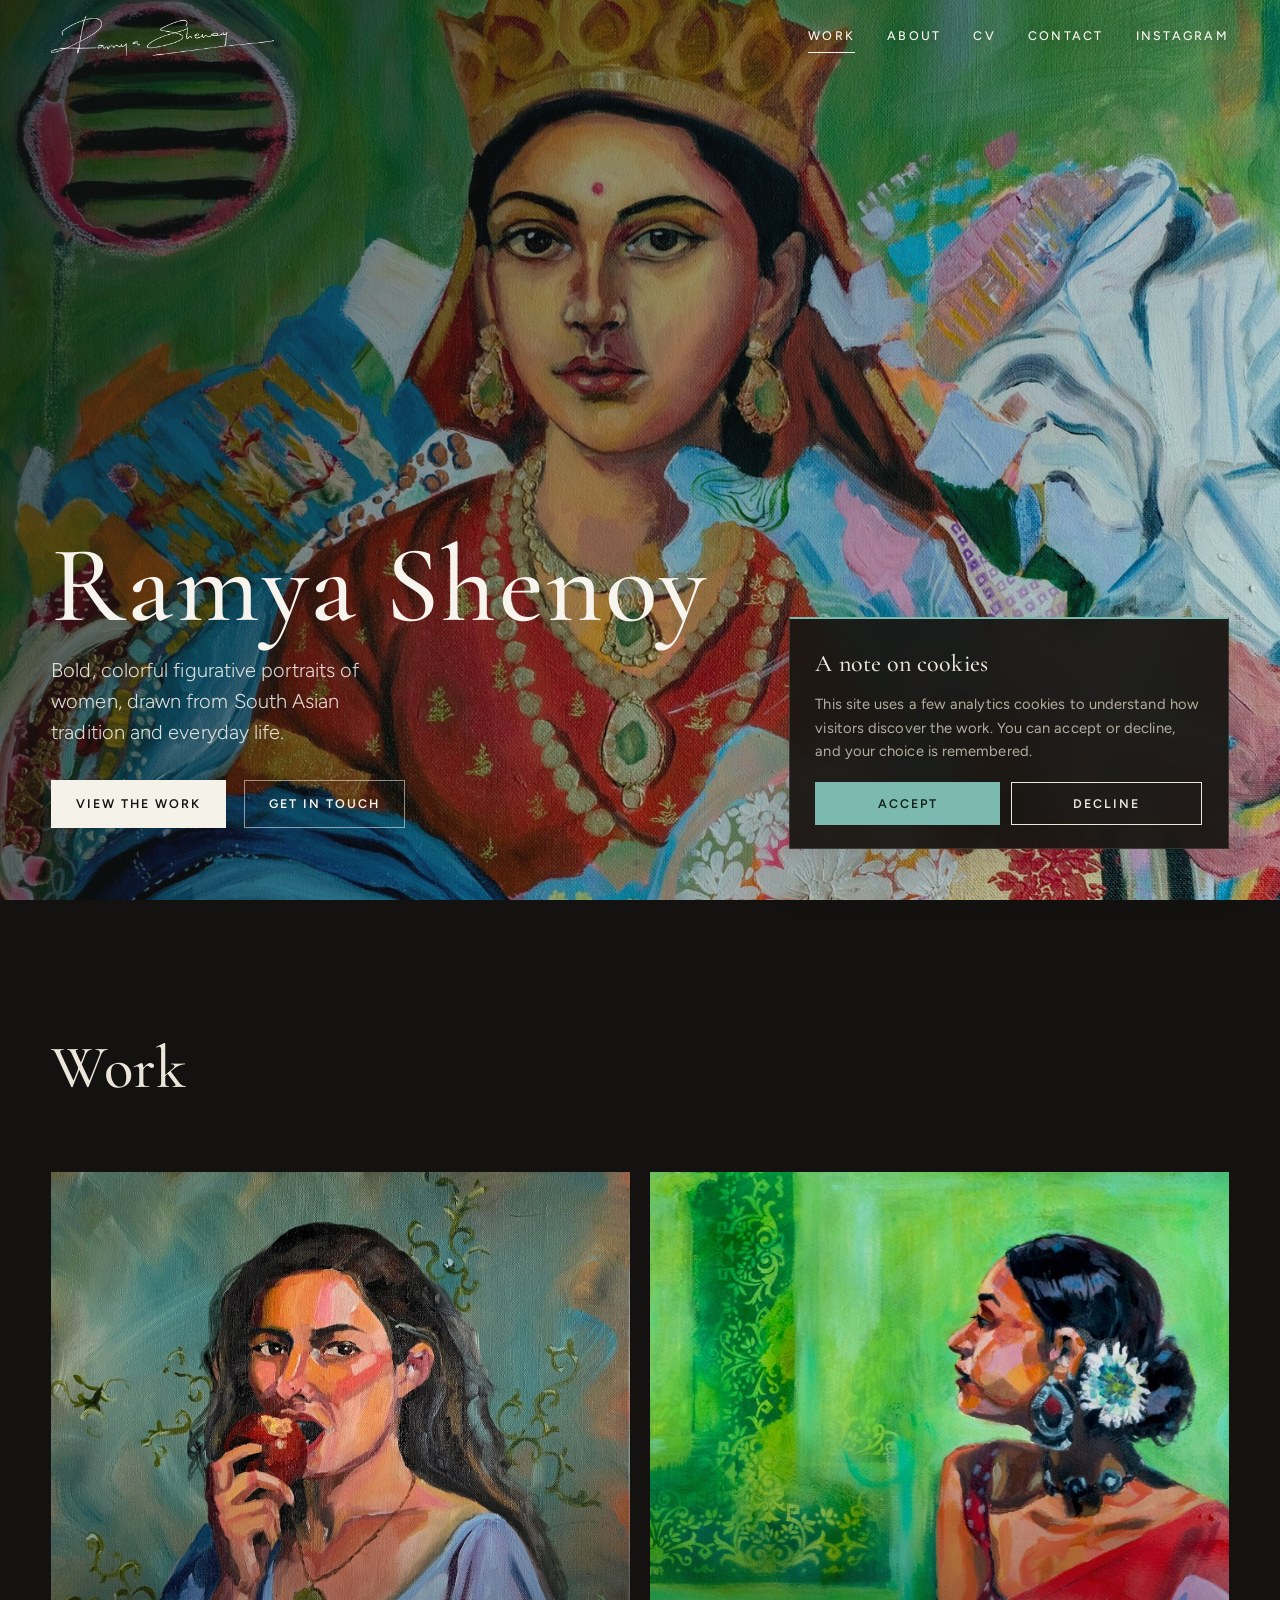
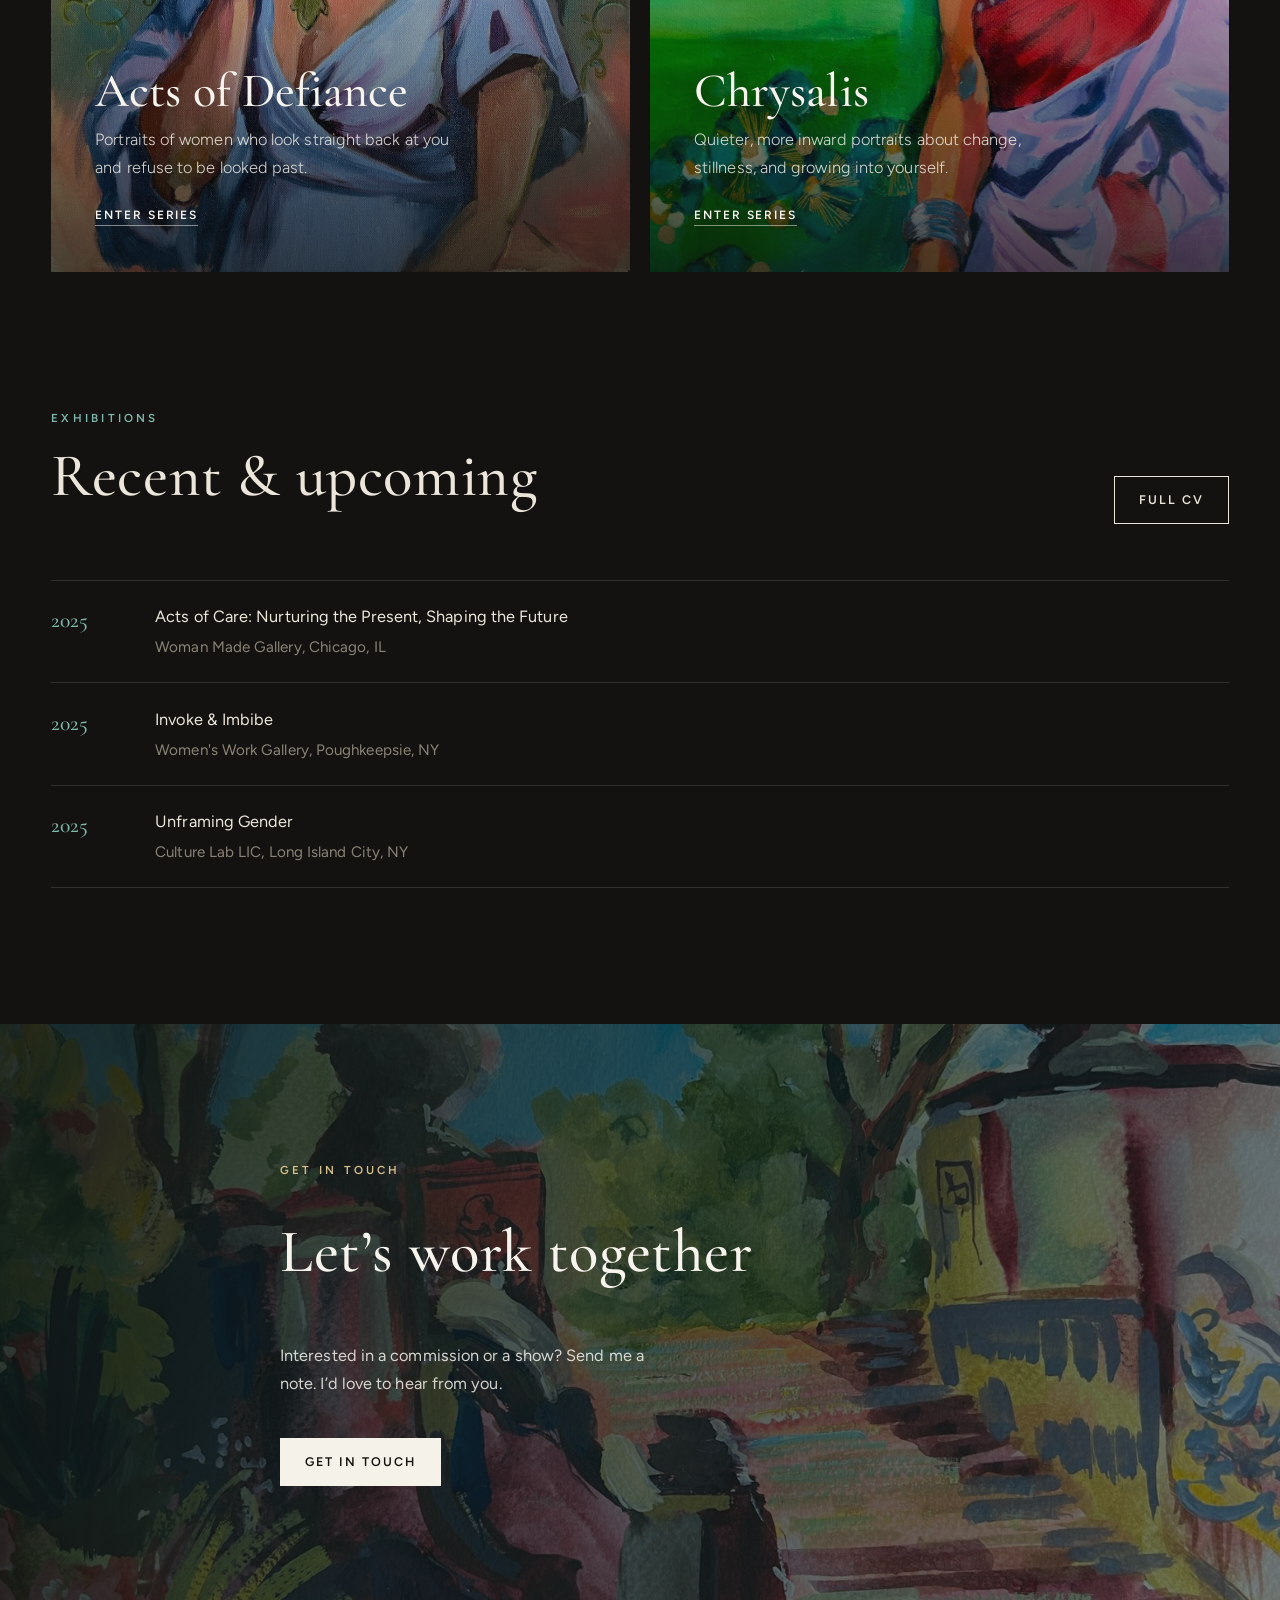
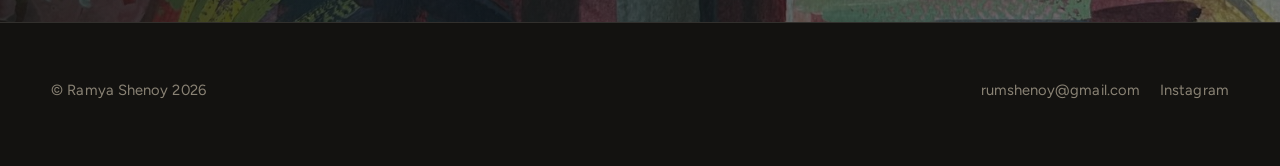
==== index.html @ 2eb89e78 "Add Open Graph/Twitter social share tags and share card Co-authored-by: rumncokeart <rumncokeart@use" ====
<!DOCTYPE html>
<html lang="en">
<head>
  <!-- Consent Mode defaults (must load before Google Tag Manager) -->
  <script>
    window.dataLayer = window.dataLayer || [];
    function gtag(){dataLayer.push(arguments);}
    gtag('consent', 'default', {
      ad_storage: 'denied',
      analytics_storage: 'denied',
      ad_user_data: 'denied',
      ad_personalization: 'denied',
      wait_for_update: 500
    });
  </script>
  <!-- Google Tag Manager -->
  <script>(function(w,d,s,l,i){w[l]=w[l]||[];w[l].push({'gtm.start':
  new Date().getTime(),event:'gtm.js'});var f=d.getElementsByTagName(s)[0],
  j=d.createElement(s),dl=l!='dataLayer'?'&l='+l:'';j.async=true;j.src=
  'https://www.googletagmanager.com/gtm.js?id='+i+dl;f.parentNode.insertBefore(j,f);
  })(window,document,'script','dataLayer','GTM-MD4LB9TM');</script>
  <!-- End Google Tag Manager -->

  <meta charset="utf-8"/>
  <meta name="viewport" content="width=device-width, initial-scale=1"/>
  <meta http-equiv="Content-Security-Policy" content="upgrade-insecure-requests">
  <title>Ramya Shenoy | Contemporary Figurative Painter</title>
  <meta name="description" content="Ramya Shenoy is a contemporary figurative painter exploring feminine defiance, cultural memory, and quiet transformation."/>
  <meta property="og:site_name" content="Ramya Shenoy"/>
  <meta property="og:type" content="website"/>
  <meta property="og:title" content="Ramya Shenoy | Contemporary Figurative Painter"/>
  <meta property="og:description" content="Bold, colorful figurative paintings of women, drawn from South Asian tradition and everyday life."/>
  <meta property="og:url" content="https://www.ramyashenoy.art/"/>
  <meta property="og:image" content="https://www.ramyashenoy.art/images/og-image.jpg"/>
  <meta property="og:image:width" content="1200"/>
  <meta property="og:image:height" content="630"/>
  <meta name="twitter:card" content="summary_large_image"/>
  <meta name="twitter:title" content="Ramya Shenoy | Contemporary Figurative Painter"/>
  <meta name="twitter:description" content="Bold, colorful figurative paintings of women, drawn from South Asian tradition and everyday life."/>
  <meta name="twitter:image" content="https://www.ramyashenoy.art/images/og-image.jpg"/>
  <link rel="canonical" href="https://www.ramyashenoy.art/"/>
  <link rel="icon" href="favicon.svg" type="image/svg+xml"/>
  <link rel="icon" href="favicon-32.png" sizes="32x32" type="image/png"/>
  <link rel="icon" href="favicon-16.png" sizes="16x16" type="image/png"/>
  <link rel="apple-touch-icon" href="apple-touch-icon.png"/>
  <link rel="stylesheet" href="style.css"/>
</head>
<body>
  <!-- Google Tag Manager (noscript) -->
  <noscript><iframe src="https://www.googletagmanager.com/ns.html?id=GTM-MD4LB9TM" height="0" width="0" style="display:none;visibility:hidden"></iframe></noscript>

  <header class="site-header is-over-hero">
    <a class="brand" href="index.html" aria-label="Ramya Shenoy home">
      <img class="brand-mark" src="images/signature.png" alt="Ramya Shenoy"/>
    </a>
    <button class="nav-toggle" type="button" aria-label="Open menu" aria-expanded="false">
      <span></span><span></span><span></span>
    </button>
    <nav class="site-nav" aria-label="Primary">
      <a class="nav-link" href="index.html" aria-current="page">Work</a>
      <a class="nav-link" href="about.html">About</a>
      <a class="nav-link" href="cv.html">CV</a>
      <a class="nav-link" href="contact.html">Contact</a>
      <a class="nav-link" href="https://www.instagram.com/ramyashenoy.art" target="_blank" rel="noopener">Instagram</a>
    </nav>
  </header>

  <main>
    <section class="hero">
      <div class="hero-media" aria-hidden="true">
        <img src="images/BecomingSovereign.jpg" alt=""/>
      </div>
      <div class="hero-scrim" aria-hidden="true"></div>
      <div class="hero-content">
        <h1 class="hero-brand">Ramya Shenoy</h1>
        <p class="hero-line">Bold, colorful figurative portraits of women, drawn from South Asian tradition and everyday life.</p>
        <div class="hero-actions">
          <a class="btn btn-primary" href="#series">View the work</a>
          <a class="btn btn-ghost" href="contact.html">Get in touch</a>
        </div>
      </div>
    </section>

    <section class="section" id="series">
      <div class="section-inner">
        <div class="section-head reveal">
          <h2 class="section-title">Work</h2>
        </div>

        <div class="series-grid">
          <a class="series-panel reveal" href="acts-of-defiance.html">
            <img src="images/I ate the apple and I liked it.jpg" alt="Acts of Defiance series cover"/>
            <div class="series-copy">
              <h3>Acts of Defiance</h3>
              <p>Portraits of women who look straight back at you and refuse to be looked past.</p>
              <span class="series-link">Enter series</span>
            </div>
          </a>
          <a class="series-panel reveal" href="chrysalis.html">
            <img src="images/chrysalis-cover.jpg" alt="Chrysalis series cover"/>
            <div class="series-copy">
              <h3>Chrysalis</h3>
              <p>Quieter, more inward portraits about change, stillness, and growing into yourself.</p>
              <span class="series-link">Enter series</span>
            </div>
          </a>
        </div>
      </div>
    </section>

    <section class="section" style="padding-top: 0;">
      <div class="section-inner reveal">
        <div class="section-head">
          <div>
            <p class="section-kicker">Exhibitions</p>
            <h2 class="section-title">Recent &amp; upcoming</h2>
          </div>
          <a class="btn btn-outline" href="cv.html">Full CV</a>
        </div>
        <ul class="exhibit-list">
          <li>
            <span class="exhibit-year">2025</span>
            <div>
              <a href="https://womanmade.org/product-category/acts-of-care-nurturing-the-present-shaping-the-future/" target="_blank" rel="noopener">Acts of Care: Nurturing the Present, Shaping the Future</a>
              <span class="exhibit-venue">Woman Made Gallery, Chicago, IL</span>
            </div>
          </li>
          <li>
            <span class="exhibit-year">2025</span>
            <div>
              <a href="https://womenswork.art/upcoming-exhibits/" target="_blank" rel="noopener">Invoke &amp; Imbibe</a>
              <span class="exhibit-venue">Women's Work Gallery, Poughkeepsie, NY</span>
            </div>
          </li>
          <li>
            <span class="exhibit-year">2025</span>
            <div>
              <a href="https://www.culturelablic.org/unframing-gender" target="_blank" rel="noopener">Unframing Gender</a>
              <span class="exhibit-venue">Culture Lab LIC, Long Island City, NY</span>
            </div>
          </li>
        </ul>
      </div>
    </section>

    <section class="section contact-band">
      <div class="section-inner reveal">
        <p class="section-kicker">Get in touch</p>
        <h2 class="section-title">Let’s work together</h2>
        <p>Interested in a commission or a show? Send me a note. I’d love to hear from you.</p>
        <div>
          <a class="btn btn-primary" href="contact.html">Get in touch</a>
        </div>
      </div>
    </section>
  </main>

  <footer class="site-footer">
    <div class="footer-inner">
      <p>© Ramya Shenoy <span id="year">2026</span></p>
      <div class="footer-links">
        <a href="mailto:rumshenoy@gmail.com">rumshenoy@gmail.com</a>
        <a href="https://www.instagram.com/ramyashenoy.art" target="_blank" rel="noopener">Instagram</a>
      </div>
    </div>
  </footer>

  <script src="main.js"></script>
  <script>document.getElementById('year').textContent = new Date().getFullYear();</script>
</body>
</html>
---- style.css ----
@import url('https://fonts.googleapis.com/css2?family=Cormorant+Garamond:ital,wght@0,400;0,500;0,600;0,700;1,400;1,500&family=Figtree:wght@300;400;500;600&display=swap');

:root {
  --bg: #131210;
  --bg-deep: #211e18;
  --ink: #ece6da;
  --ink-soft: #b4ada0;
  --muted: #8a8375;
  --line: rgba(236, 230, 218, 0.14);
  --surface: rgba(255, 255, 255, 0.06);
  --teal: #7cb9ae;
  --teal-deep: #a6d4cb;
  --rose: #dd93a8;
  --gold: #d0af73;
  --hero-scrim: linear-gradient(
    105deg,
    rgba(19, 24, 22, 0.72) 0%,
    rgba(19, 24, 22, 0.38) 42%,
    rgba(19, 24, 22, 0.12) 100%
  );
  --font-display: 'Cormorant Garamond', Georgia, serif;
  --font-body: 'Figtree', system-ui, sans-serif;
  --space: clamp(1.25rem, 4vw, 3.5rem);
  --max: 1180px;
  --ease: cubic-bezier(0.22, 1, 0.36, 1);
}

*,
*::before,
*::after {
  box-sizing: border-box;
}

html {
  scroll-behavior: smooth;
}

body {
  margin: 0;
  color: var(--ink);
  background: var(--bg);
  font-family: var(--font-body);
  font-weight: 400;
  font-size: 1.02rem;
  line-height: 1.75;
  letter-spacing: 0.005em;
  -webkit-font-smoothing: antialiased;
  text-rendering: optimizeLegibility;
}

img {
  max-width: 100%;
  display: block;
}

a {
  color: inherit;
  text-decoration: none;
}

button,
input,
textarea,
select {
  font: inherit;
  color: inherit;
}

::selection {
  background: rgba(31, 92, 88, 0.22);
}

/* ---------- Header ---------- */
.site-header {
  position: fixed;
  inset: 0 0 auto;
  z-index: 100;
  display: flex;
  align-items: center;
  justify-content: space-between;
  gap: 1.5rem;
  padding: 1rem var(--space);
  transition: background 0.4s var(--ease), backdrop-filter 0.4s var(--ease), box-shadow 0.4s var(--ease);
}

.site-header.is-scrolled,
.site-header.is-solid {
  background: rgba(19, 18, 16, 0.8);
  backdrop-filter: blur(16px);
  box-shadow: 0 1px 0 var(--line);
}

.site-header.is-over-hero:not(.is-scrolled) .nav-link,
.site-header.is-over-hero:not(.is-scrolled) .nav-toggle {
  color: #f7f4ee;
  filter: drop-shadow(0 1px 8px rgba(0, 0, 0, 0.35));
}

/* Signature is dark ink, so flip it to light over the dark hero */
.site-header.is-over-hero:not(.is-scrolled) .brand-mark {
  filter: brightness(0) invert(1) drop-shadow(0 1px 6px rgba(0, 0, 0, 0.45));
}

.brand {
  display: inline-flex;
  align-items: center;
  gap: 0.85rem;
  min-width: 0;
  z-index: 2;
}

.brand-mark {
  height: 40px;
  width: auto;
  object-fit: contain;
  filter: brightness(0) invert(1) drop-shadow(0 1px 5px rgba(0, 0, 0, 0.4));
  transition: filter 0.4s var(--ease);
}

.brand-word {
  display: none;
}

.brand-word {
  font-family: var(--font-display);
  font-size: clamp(1.35rem, 2.2vw, 1.75rem);
  font-weight: 500;
  letter-spacing: 0.04em;
  line-height: 1;
}

.nav-toggle {
  display: none;
  background: none;
  border: 0;
  padding: 0.4rem;
  cursor: pointer;
  z-index: 2;
}

.nav-toggle span {
  display: block;
  width: 22px;
  height: 1.5px;
  margin: 6px 0;
  background: currentColor;
  transition: transform 0.3s var(--ease), opacity 0.3s;
}

.site-nav {
  display: flex;
  align-items: center;
  gap: clamp(1.25rem, 2.5vw, 2.25rem);
}

.nav-link {
  font-size: 0.78rem;
  font-weight: 500;
  letter-spacing: 0.18em;
  text-transform: uppercase;
  color: var(--ink-soft);
  position: relative;
}

.nav-link::after {
  content: '';
  position: absolute;
  left: 0;
  bottom: -0.35rem;
  width: 100%;
  height: 1px;
  background: currentColor;
  transform: scaleX(0);
  transform-origin: left;
  transition: transform 0.35s var(--ease);
}

.nav-link:hover::after,
.nav-link[aria-current='page']::after {
  transform: scaleX(1);
}

/* ---------- Hero ---------- */
.hero {
  position: relative;
  min-height: 100svh;
  display: grid;
  align-items: end;
  color: #f7f4ee;
  overflow: hidden;
}

.hero-media {
  position: absolute;
  inset: 0;
  z-index: 0;
}

.hero-media img {
  width: 100%;
  height: 100%;
  object-fit: cover;
  object-position: center 22%;
  transform: scale(1.04);
  animation: heroDrift 18s ease-in-out infinite alternate;
}

.hero-scrim {
  position: absolute;
  inset: 0;
  background: var(--hero-scrim);
  z-index: 1;
}

.hero-content {
  position: relative;
  z-index: 2;
  padding: clamp(6rem, 14vh, 8rem) var(--space) clamp(3rem, 8vh, 5rem);
  max-width: 780px;
}

.hero-brand {
  font-family: var(--font-display);
  font-size: clamp(3.4rem, 9vw, 6.8rem);
  font-weight: 500;
  line-height: 0.92;
  letter-spacing: 0.02em;
  margin: 0 0 1.25rem;
  opacity: 0;
  transform: translateY(28px);
  animation: riseIn 1.1s var(--ease) 0.15s forwards;
}

.hero-line {
  max-width: 28ch;
  margin: 0 0 2rem;
  font-size: clamp(1.05rem, 2vw, 1.25rem);
  font-weight: 300;
  line-height: 1.55;
  color: rgba(247, 244, 238, 0.88);
  opacity: 0;
  transform: translateY(22px);
  animation: riseIn 1.1s var(--ease) 0.35s forwards;
}

.hero-actions {
  display: flex;
  flex-wrap: wrap;
  gap: 0.9rem 1.1rem;
  opacity: 0;
  transform: translateY(18px);
  animation: riseIn 1.1s var(--ease) 0.55s forwards;
}

.btn {
  display: inline-flex;
  align-items: center;
  justify-content: center;
  min-height: 3rem;
  padding: 0.75rem 1.5rem;
  border: 1px solid transparent;
  font-size: 0.78rem;
  font-weight: 600;
  letter-spacing: 0.16em;
  text-transform: uppercase;
  transition: background 0.35s var(--ease), color 0.35s var(--ease), border-color 0.35s var(--ease), transform 0.35s var(--ease);
}

.btn-primary {
  background: #f5f2ea;
  color: #14120f;
}

.btn-primary:hover {
  background: transparent;
  border-color: #f7f4ee;
  color: #f7f4ee;
}

.btn-ghost {
  background: transparent;
  border-color: rgba(247, 244, 238, 0.55);
  color: #f7f4ee;
}

.btn-ghost:hover {
  background: rgba(247, 244, 238, 0.12);
  border-color: #f7f4ee;
}

.btn-solid {
  background: var(--teal);
  color: #10201d;
  border-color: var(--teal);
}

.btn-solid:hover {
  background: var(--teal-deep);
  border-color: var(--teal-deep);
  transform: translateY(-1px);
}

.btn-outline {
  background: transparent;
  border-color: var(--ink);
  color: var(--ink);
}

.btn-outline:hover {
  background: var(--ink);
  color: var(--bg);
}

/* ---------- Sections ---------- */
.section {
  padding: clamp(5rem, 11vw, 8.5rem) var(--space);
}

.section-inner {
  max-width: var(--max);
  margin: 0 auto;
}

.section-kicker {
  margin: 0 0 1rem;
  font-size: 0.72rem;
  font-weight: 600;
  letter-spacing: 0.28em;
  text-transform: uppercase;
  color: var(--teal);
}

.section-title {
  margin: 0 0 1rem;
  font-family: var(--font-display);
  font-size: clamp(2.4rem, 5vw, 3.8rem);
  font-weight: 500;
  line-height: 1.05;
  letter-spacing: 0.01em;
}

.section-lead {
  margin: 0;
  max-width: 42ch;
  color: var(--ink-soft);
  font-size: 1.08rem;
}

.section-head {
  display: flex;
  flex-wrap: wrap;
  justify-content: space-between;
  gap: 1.5rem 2rem;
  margin-bottom: clamp(2rem, 5vw, 3.5rem);
  align-items: end;
}

/* ---------- Series ---------- */
.series-grid {
  display: grid;
  gap: 1.25rem;
}

.series-panel {
  position: relative;
  display: block;
  min-height: clamp(420px, 58vh, 640px);
  overflow: hidden;
  color: #f7f4ee;
  isolation: isolate;
}

.series-panel img {
  width: 100%;
  height: 100%;
  object-fit: cover;
  transition: transform 1.1s var(--ease);
}

.series-panel::after {
  content: '';
  position: absolute;
  inset: 0;
  background: linear-gradient(180deg, transparent 35%, rgba(12, 16, 15, 0.72) 100%);
  z-index: 1;
}

.series-panel:hover img {
  transform: scale(1.05);
}

.series-copy {
  position: absolute;
  left: 0;
  right: 0;
  bottom: 0;
  z-index: 2;
  padding: clamp(1.5rem, 4vw, 2.75rem);
}

.series-copy h3 {
  margin: 0 0 0.5rem;
  font-family: var(--font-display);
  font-size: clamp(2rem, 4vw, 3rem);
  font-weight: 500;
  line-height: 1.05;
}

.series-copy p {
  margin: 0 0 1.1rem;
  max-width: 38ch;
  color: rgba(247, 244, 238, 0.86);
  font-weight: 300;
}

.series-link {
  font-size: 0.75rem;
  font-weight: 600;
  letter-spacing: 0.16em;
  text-transform: uppercase;
  border-bottom: 1px solid rgba(247, 244, 238, 0.5);
  padding-bottom: 0.2rem;
}

@media (min-width: 900px) {
  .series-grid {
    grid-template-columns: 1fr 1fr;
  }
}

/* ---------- Featured works ---------- */
.works-rail {
  display: grid;
  grid-template-columns: repeat(3, 1fr);
  gap: 2.75rem 1.5rem;
}

.work-tile {
  display: block;
}

.work-frame {
  background: var(--bg-deep);
  overflow: hidden;
  aspect-ratio: 4 / 5;
}

.work-frame img {
  width: 100%;
  height: 100%;
  object-fit: cover;
  transition: transform 0.9s var(--ease);
}

.work-tile:hover .work-frame img {
  transform: scale(1.04);
}

.work-meta {
  margin-top: 0.55rem;
}

.work-meta h3 {
  margin: 0;
  font-family: var(--font-display);
  font-size: 1.35rem;
  font-weight: 500;
}

.work-meta p {
  margin: 0.2rem 0 0;
  font-size: 0.88rem;
  color: var(--muted);
}

/* ---------- Exhibitions teaser ---------- */
.exhibit-list {
  list-style: none;
  margin: 0;
  padding: 0;
  border-top: 1px solid var(--line);
}

.exhibit-list li {
  display: grid;
  grid-template-columns: 5rem 1fr;
  gap: 1rem 1.5rem;
  padding: 1.35rem 0;
  border-bottom: 1px solid var(--line);
}

.exhibit-year {
  font-family: var(--font-display);
  font-size: 1.35rem;
  font-weight: 500;
  color: var(--teal);
}

.exhibit-list a {
  border-bottom: 1px solid transparent;
  transition: border-color 0.3s, color 0.3s;
}

.exhibit-list a:hover {
  border-color: var(--ink);
}

.exhibit-venue {
  display: block;
  margin-top: 0.2rem;
  color: var(--muted);
  font-size: 0.95rem;
}

/* ---------- Contact band ---------- */
.contact-band {
  position: relative;
  overflow: hidden;
  color: #f7f4ee;
  background: #15201e;
}

.contact-band::before {
  content: '';
  position: absolute;
  inset: 0;
  background:
    linear-gradient(110deg, rgba(15, 24, 22, 0.88), rgba(15, 24, 22, 0.55)),
    url('images/contact-painting.jpg') center / cover no-repeat;
  transform: scale(1.03);
}

.contact-band .section-inner {
  position: relative;
  z-index: 1;
  display: grid;
  gap: 1.5rem;
  max-width: 720px;
}

.contact-band .section-kicker {
  color: #d8c08a;
}

.contact-band .section-title,
.contact-band p {
  color: #f7f4ee;
}

.contact-band p {
  max-width: 38ch;
  color: rgba(247, 244, 238, 0.84);
}

/* ---------- Page hero (inner) ---------- */
.page-hero {
  padding: clamp(7rem, 16vh, 9rem) var(--space) clamp(2.5rem, 6vw, 4rem);
}

.page-hero .section-inner {
  max-width: 820px;
}

.page-hero h1 {
  margin: 0 0 1rem;
  font-family: var(--font-display);
  font-size: clamp(3rem, 7vw, 5rem);
  font-weight: 500;
  line-height: 0.98;
}

.page-hero p {
  margin: 0;
  max-width: 46ch;
  color: var(--ink-soft);
  font-size: 1.12rem;
}

/* ---------- About ---------- */
.about-layout {
  display: grid;
  gap: clamp(2rem, 5vw, 4rem);
  align-items: start;
}

.about-portrait {
  position: relative;
}

.about-portrait img {
  width: 100%;
  aspect-ratio: 4 / 5;
  object-fit: cover;
  object-position: center top;
}

.about-portrait::after {
  content: '';
  position: absolute;
  inset: auto -8% -8% auto;
  width: 42%;
  height: 42%;
  border: 1px solid rgba(31, 92, 88, 0.35);
  z-index: -1;
}

.about-copy p + p {
  margin-top: 1.2rem;
}

.about-copy p {
  margin: 0;
  color: var(--ink-soft);
  font-size: 1.08rem;
}

.statement {
  margin-top: 2.5rem;
  padding-top: 2rem;
  border-top: 1px solid var(--line);
}

.statement h2 {
  margin: 0 0 1rem;
  font-family: var(--font-display);
  font-size: clamp(1.8rem, 3vw, 2.4rem);
  font-weight: 500;
}

@media (min-width: 900px) {
  .about-layout {
    grid-template-columns: 0.9fr 1.1fr;
  }
}

/* ---------- CV ---------- */
.cv-block + .cv-block {
  margin-top: 3rem;
}

.cv-block h2 {
  margin: 0 0 1.25rem;
  font-family: var(--font-display);
  font-size: 2rem;
  font-weight: 500;
}

.cv-list {
  list-style: none;
  margin: 0;
  padding: 0;
}

.cv-list li {
  display: grid;
  grid-template-columns: 5rem 1fr;
  gap: 1rem 1.5rem;
  padding: 1.2rem 0;
  border-top: 1px solid var(--line);
}

.cv-list li:last-child {
  border-bottom: 1px solid var(--line);
}

.cv-list a {
  border-bottom: 1px solid rgba(28, 26, 23, 0.25);
}

.cv-list a:hover {
  border-color: var(--ink);
}

/* ---------- Contact form ---------- */
.contact-layout {
  display: grid;
  gap: clamp(2rem, 5vw, 4rem);
  align-items: start;
}

.contact-aside img {
  width: 100%;
  aspect-ratio: 4 / 5;
  object-fit: cover;
}

.contact-aside p {
  margin: 1rem 0 0;
  color: var(--muted);
  font-size: 0.95rem;
}

.contact-details {
  display: grid;
  gap: 0.35rem;
  margin: 0 0 2rem;
}

.contact-details a {
  color: var(--teal);
  border-bottom: 1px solid transparent;
}

.contact-details a:hover {
  border-color: var(--teal);
}

.contact-form {
  display: grid;
  gap: 1.1rem;
}

.form-row {
  display: grid;
  gap: 1.1rem;
}

.field {
  display: grid;
  gap: 0.45rem;
}

.field label {
  font-size: 0.75rem;
  font-weight: 600;
  letter-spacing: 0.14em;
  text-transform: uppercase;
  color: var(--muted);
}

.field input,
.field textarea,
.field select {
  width: 100%;
  border: 1px solid var(--line);
  background: rgba(255, 255, 255, 0.05);
  color: var(--ink);
  padding: 0.9rem 1rem;
  outline: none;
  transition: border-color 0.3s, background 0.3s, box-shadow 0.3s;
}

.field input::placeholder,
.field textarea::placeholder {
  color: var(--muted);
}

.field input:focus,
.field textarea:focus,
.field select:focus {
  border-color: var(--teal);
  background: rgba(255, 255, 255, 0.08);
  box-shadow: 0 0 0 3px rgba(124, 185, 174, 0.18);
}

.field select option {
  color: #14120f;
}

.field textarea {
  min-height: 160px;
  resize: vertical;
}

.form-note {
  margin: 0;
  font-size: 0.9rem;
  color: var(--muted);
}

.form-status {
  margin: 0;
  min-height: 1.4em;
  font-size: 0.95rem;
  color: var(--teal);
}

.form-status.is-error {
  color: var(--rose);
}

@media (min-width: 780px) {
  .form-row {
    grid-template-columns: 1fr 1fr;
  }

  .contact-layout {
    grid-template-columns: 0.9fr 1.1fr;
  }
}

/* ---------- Gallery pages ---------- */
.series-intro {
  max-width: 680px;
}

.artwork-stack {
  display: grid;
  gap: clamp(3.5rem, 8vw, 6rem);
  max-width: 920px;
  margin: 0 auto;
}

.artwork {
  opacity: 0;
  transform: translateY(28px);
  transition: opacity 0.9s var(--ease), transform 0.9s var(--ease);
}

.artwork.is-visible {
  opacity: 1;
  transform: none;
}

.artwork-link {
  display: block;
  background: var(--bg-deep);
}

.artwork-link img {
  width: 100%;
  height: auto;
  transition: opacity 0.4s;
}

.artwork-link:hover img {
  opacity: 0.94;
}

.artwork figcaption {
  margin-top: 1rem;
  display: grid;
  gap: 0.2rem;
}

.artwork figcaption h2 {
  margin: 0;
  font-family: var(--font-display);
  font-size: clamp(1.6rem, 3vw, 2.1rem);
  font-weight: 500;
}

.artwork figcaption p {
  margin: 0;
  color: var(--muted);
  font-size: 0.95rem;
}

.series-nav {
  margin-top: clamp(3rem, 7vw, 5rem);
  display: flex;
  flex-wrap: wrap;
  justify-content: space-between;
  gap: 1rem;
  padding-top: 1.5rem;
  border-top: 1px solid var(--line);
}

.series-nav a {
  font-size: 0.78rem;
  font-weight: 600;
  letter-spacing: 0.14em;
  text-transform: uppercase;
  color: var(--teal);
}

.series-nav a:hover {
  color: var(--teal-deep);
}

/* ---------- Lightbox ---------- */
.lightbox {
  position: fixed;
  inset: 0;
  z-index: 200;
  display: grid;
  place-items: center;
  padding: 1.5rem;
  background: rgba(12, 14, 13, 0.92);
  opacity: 0;
  visibility: hidden;
  transition: opacity 0.35s var(--ease), visibility 0.35s;
}

.lightbox.is-open {
  opacity: 1;
  visibility: visible;
}

.lightbox img {
  max-width: min(1100px, 92vw);
  max-height: 78vh;
  width: auto;
  height: auto;
  object-fit: contain;
  box-shadow: 0 20px 60px rgba(0, 0, 0, 0.45);
}

.lightbox-caption {
  margin-top: 1rem;
  text-align: center;
  color: rgba(247, 244, 238, 0.88);
  font-family: var(--font-display);
  font-size: 1.35rem;
}

.lightbox-close,
.lightbox-prev,
.lightbox-next {
  position: absolute;
  border: 0;
  background: transparent;
  color: #f7f4ee;
  cursor: pointer;
  font-size: 1.5rem;
  line-height: 1;
  padding: 0.75rem;
}

.lightbox-close {
  top: 1rem;
  right: 1rem;
}

.lightbox-prev {
  left: 0.75rem;
  top: 50%;
  transform: translateY(-50%);
}

.lightbox-next {
  right: 0.75rem;
  top: 50%;
  transform: translateY(-50%);
}

/* ---------- Cookie consent ---------- */
.consent {
  position: fixed;
  left: var(--space);
  right: var(--space);
  bottom: var(--space);
  z-index: 180;
  max-width: 440px;
  margin-left: auto;
  padding: 1.5rem 1.6rem 1.4rem;
  background: rgba(24, 22, 19, 0.94);
  backdrop-filter: blur(18px);
  border: 1px solid var(--line);
  border-top: 2px solid var(--teal);
  box-shadow: 0 18px 50px rgba(20, 32, 30, 0.18);
  color: var(--ink);
  opacity: 0;
  transform: translateY(18px);
  transition: opacity 0.5s var(--ease), transform 0.5s var(--ease);
}

.consent.is-visible {
  opacity: 1;
  transform: none;
}

.consent h2 {
  margin: 0 0 0.5rem;
  font-family: var(--font-display);
  font-size: 1.5rem;
  font-weight: 500;
}

.consent p {
  margin: 0 0 1.15rem;
  font-size: 0.92rem;
  line-height: 1.6;
  color: var(--ink-soft);
}

.consent p a {
  color: var(--teal);
  border-bottom: 1px solid rgba(31, 92, 88, 0.4);
}

.consent-actions {
  display: flex;
  flex-wrap: wrap;
  gap: 0.65rem;
}

.consent .btn {
  min-height: 2.6rem;
  padding: 0.6rem 1.35rem;
  flex: 1 1 auto;
}

@media (max-width: 520px) {
  .consent {
    left: 0.9rem;
    right: 0.9rem;
    bottom: 0.9rem;
    padding: 1.3rem 1.25rem;
  }
}

/* ---------- Footer ---------- */
.site-footer {
  padding: 2.5rem var(--space) 3rem;
  border-top: 1px solid var(--line);
}

.footer-inner {
  max-width: var(--max);
  margin: 0 auto;
  display: flex;
  flex-wrap: wrap;
  justify-content: space-between;
  gap: 1rem 2rem;
  align-items: center;
  color: var(--muted);
  font-size: 0.92rem;
}

.footer-links {
  display: flex;
  gap: 1.25rem;
}

.footer-links a:hover {
  color: var(--ink);
}

/* ---------- Reveal ---------- */
.reveal {
  opacity: 0;
  transform: translateY(24px);
  transition: opacity 0.9s var(--ease), transform 0.9s var(--ease);
}

.reveal.is-visible {
  opacity: 1;
  transform: none;
}

/* ---------- Animations ---------- */
@keyframes riseIn {
  to {
    opacity: 1;
    transform: none;
  }
}

@keyframes heroDrift {
  from {
    transform: scale(1.04) translate3d(0, 0, 0);
  }
  to {
    transform: scale(1.08) translate3d(-1.5%, -1%, 0);
  }
}

/* ---------- Responsive ---------- */
@media (max-width: 900px) {
  .works-rail {
    grid-template-columns: 1fr;
  }

  .work-frame {
    aspect-ratio: 5 / 4;
  }
}

@media (max-width: 820px) {
  .nav-toggle {
    display: block;
  }

  .site-nav {
    position: fixed;
    inset: 0;
    flex-direction: column;
    justify-content: center;
    gap: 1.75rem;
    background: rgba(19, 18, 16, 0.97);
    backdrop-filter: blur(16px);
    transform: translateY(-105%);
    transition: transform 0.45s var(--ease);
  }

  .site-nav.is-open {
    transform: none;
  }

  .nav-link {
    font-size: 1rem;
    color: var(--ink) !important;
    filter: none !important;
  }

  .site-header.nav-open .nav-toggle span:nth-child(1) {
    transform: translateY(7.5px) rotate(45deg);
  }

  .site-header.nav-open .nav-toggle span:nth-child(2) {
    opacity: 0;
  }

  .site-header.nav-open .nav-toggle span:nth-child(3) {
    transform: translateY(-7.5px) rotate(-45deg);
  }

  .site-header.is-over-hero:not(.is-scrolled).nav-open .brand,
  .site-header.is-over-hero:not(.is-scrolled).nav-open .nav-toggle {
    color: var(--ink);
    filter: none;
  }

  /* Signature stays light on the dark mobile menu */
  .site-header.is-over-hero:not(.is-scrolled).nav-open .brand-mark {
    filter: brightness(0) invert(1);
  }

  .exhibit-list li,
  .cv-list li {
    grid-template-columns: 3.5rem 1fr;
  }
}

@media (prefers-reduced-motion: reduce) {
  html {
    scroll-behavior: auto;
  }

  *,
  *::before,
  *::after {
    animation: none !important;
    transition: none !important;
  }

  .hero-media img {
    transform: none;
  }
}
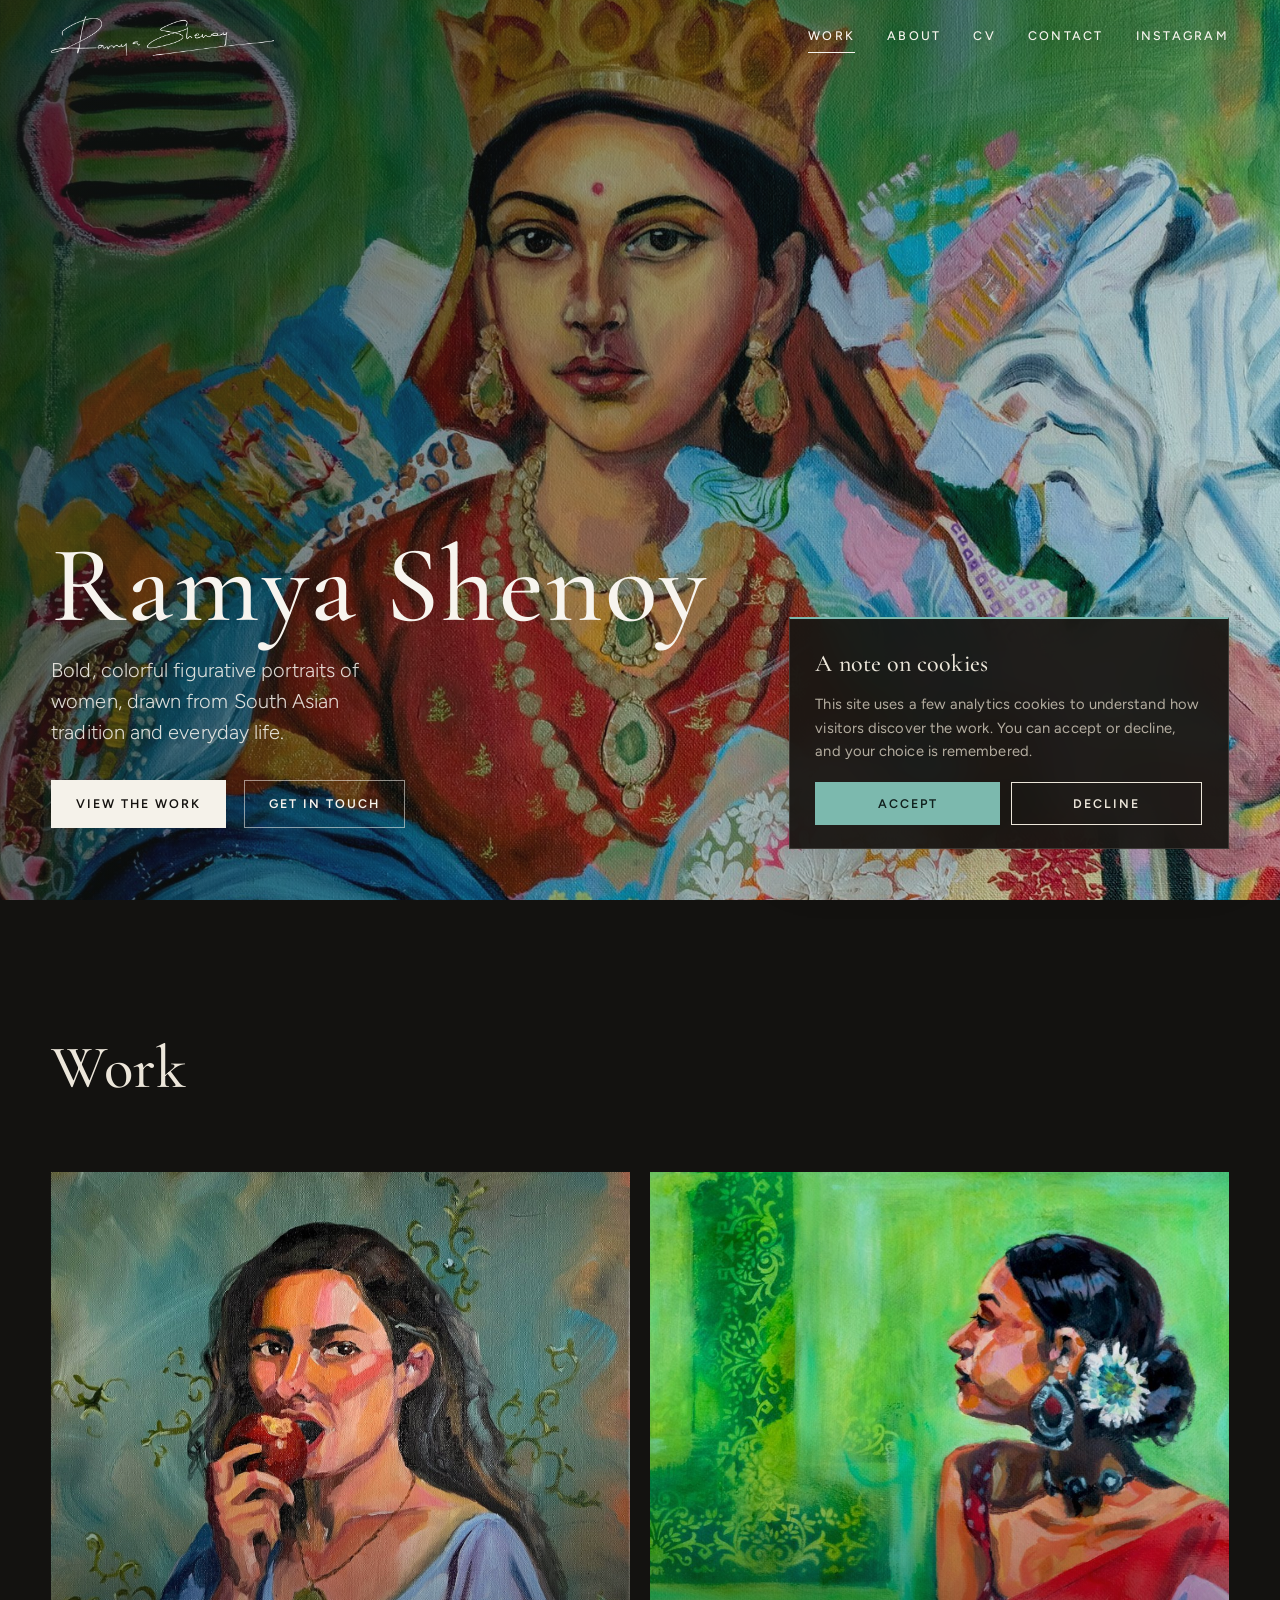
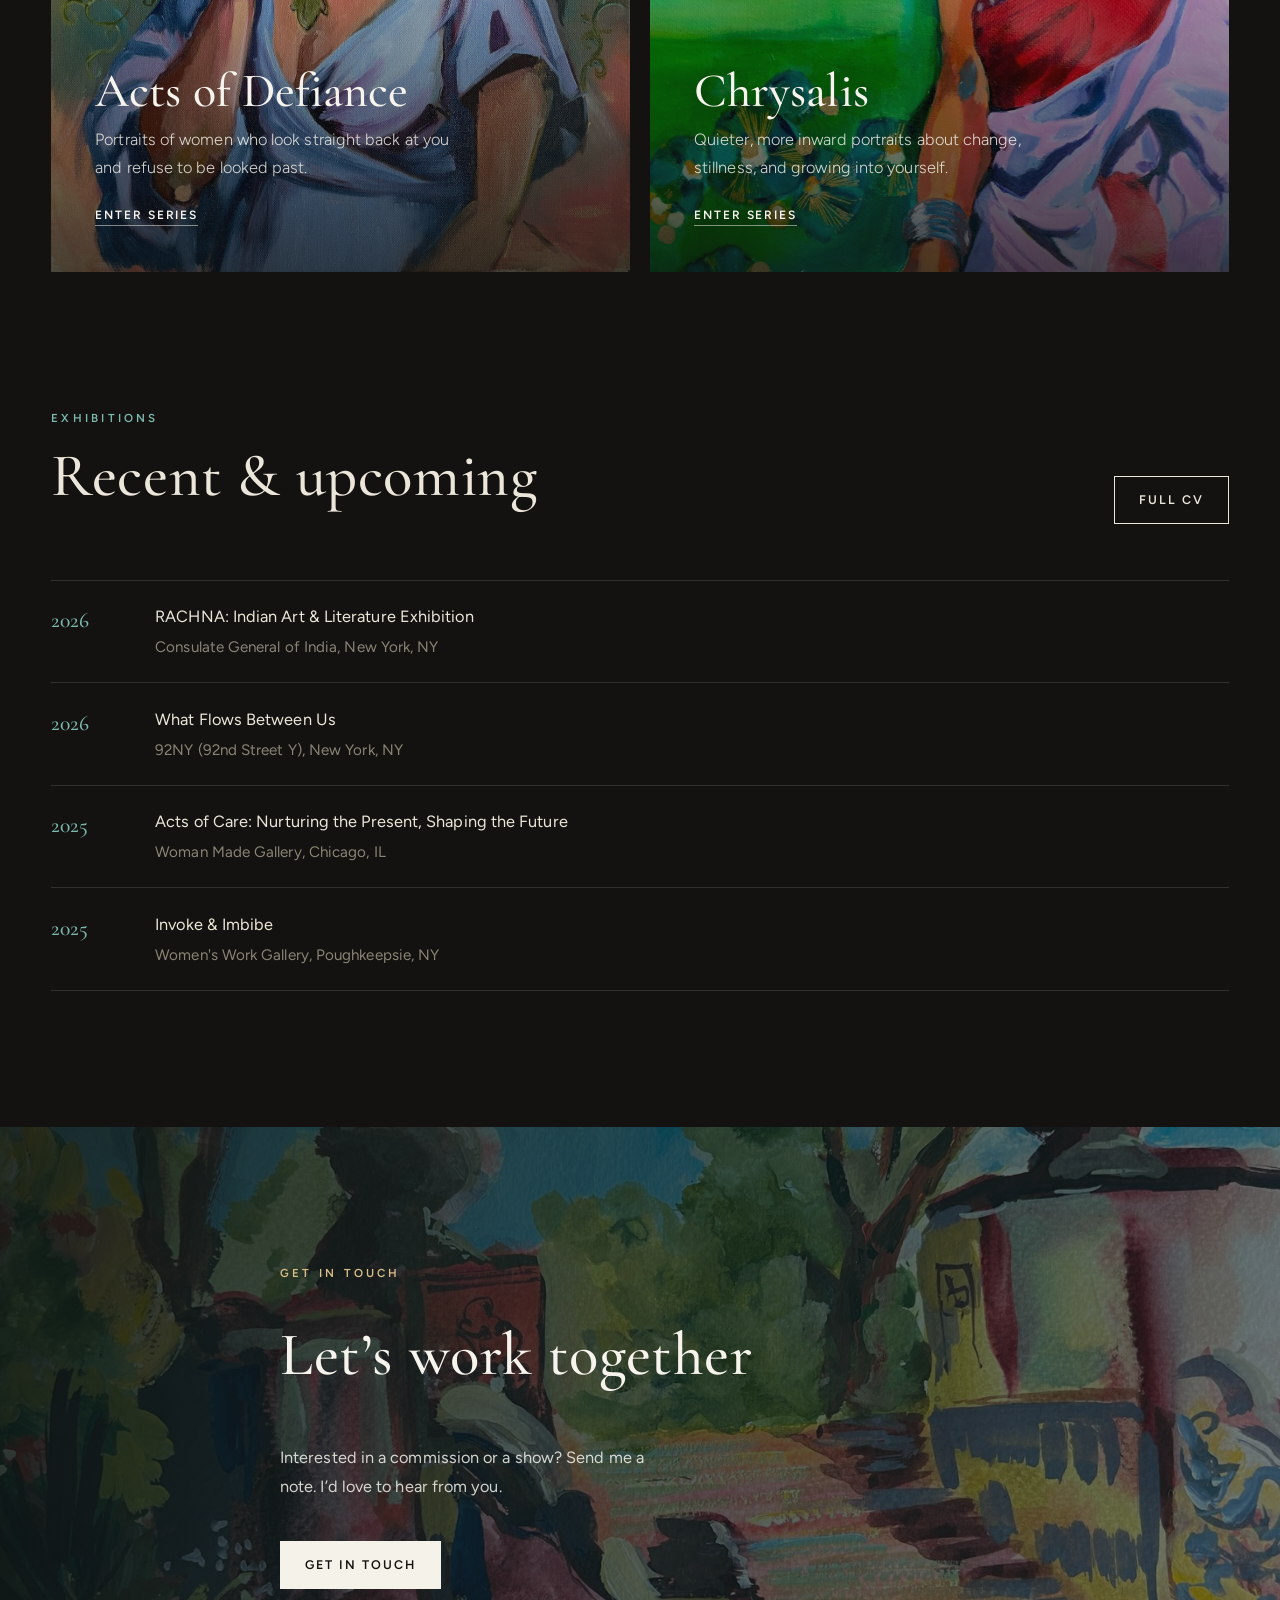
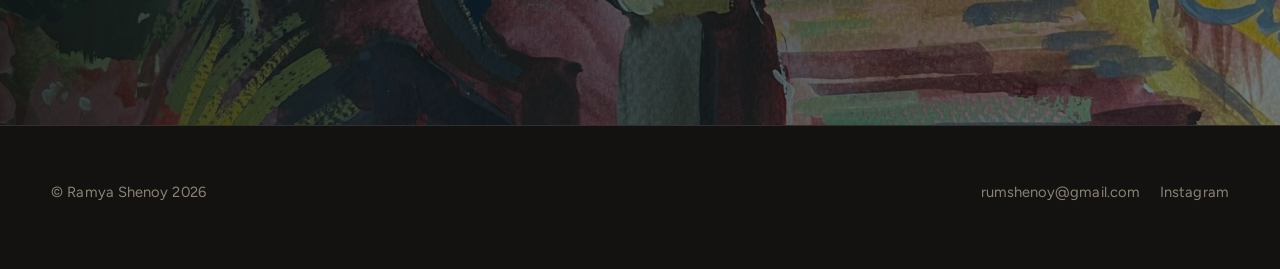
==== commit 01457b44: "Add 2026 NYC exhibitions and curatorial section to CV and homepage Co-authored-by: rumncokeart <rumn" ====
--- a/index.html
+++ b/index.html
@@ -119,6 +119,20 @@
         </div>
         <ul class="exhibit-list">
           <li>
+            <span class="exhibit-year">2026</span>
+            <div>
+              RACHNA: Indian Art &amp; Literature Exhibition
+              <span class="exhibit-venue">Consulate General of India, New York, NY</span>
+            </div>
+          </li>
+          <li>
+            <span class="exhibit-year">2026</span>
+            <div>
+              <a href="https://www.92ny.org/event/what-flows-between-us" target="_blank" rel="noopener">What Flows Between Us</a>
+              <span class="exhibit-venue">92NY (92nd Street Y), New York, NY</span>
+            </div>
+          </li>
+          <li>
             <span class="exhibit-year">2025</span>
             <div>
               <a href="https://womanmade.org/product-category/acts-of-care-nurturing-the-present-shaping-the-future/" target="_blank" rel="noopener">Acts of Care: Nurturing the Present, Shaping the Future</a>
@@ -130,13 +144,6 @@
             <div>
               <a href="https://womenswork.art/upcoming-exhibits/" target="_blank" rel="noopener">Invoke &amp; Imbibe</a>
               <span class="exhibit-venue">Women's Work Gallery, Poughkeepsie, NY</span>
-            </div>
-          </li>
-          <li>
-            <span class="exhibit-year">2025</span>
-            <div>
-              <a href="https://www.culturelablic.org/unframing-gender" target="_blank" rel="noopener">Unframing Gender</a>
-              <span class="exhibit-venue">Culture Lab LIC, Long Island City, NY</span>
             </div>
           </li>
         </ul>
--- a/style.css
+++ b/style.css
@@ -615,9 +615,7 @@
 }
 
 .statement {
-  margin-top: 2.5rem;
-  padding-top: 2rem;
-  border-top: 1px solid var(--line);
+  margin-top: 0;
 }
 
 .statement h2 {
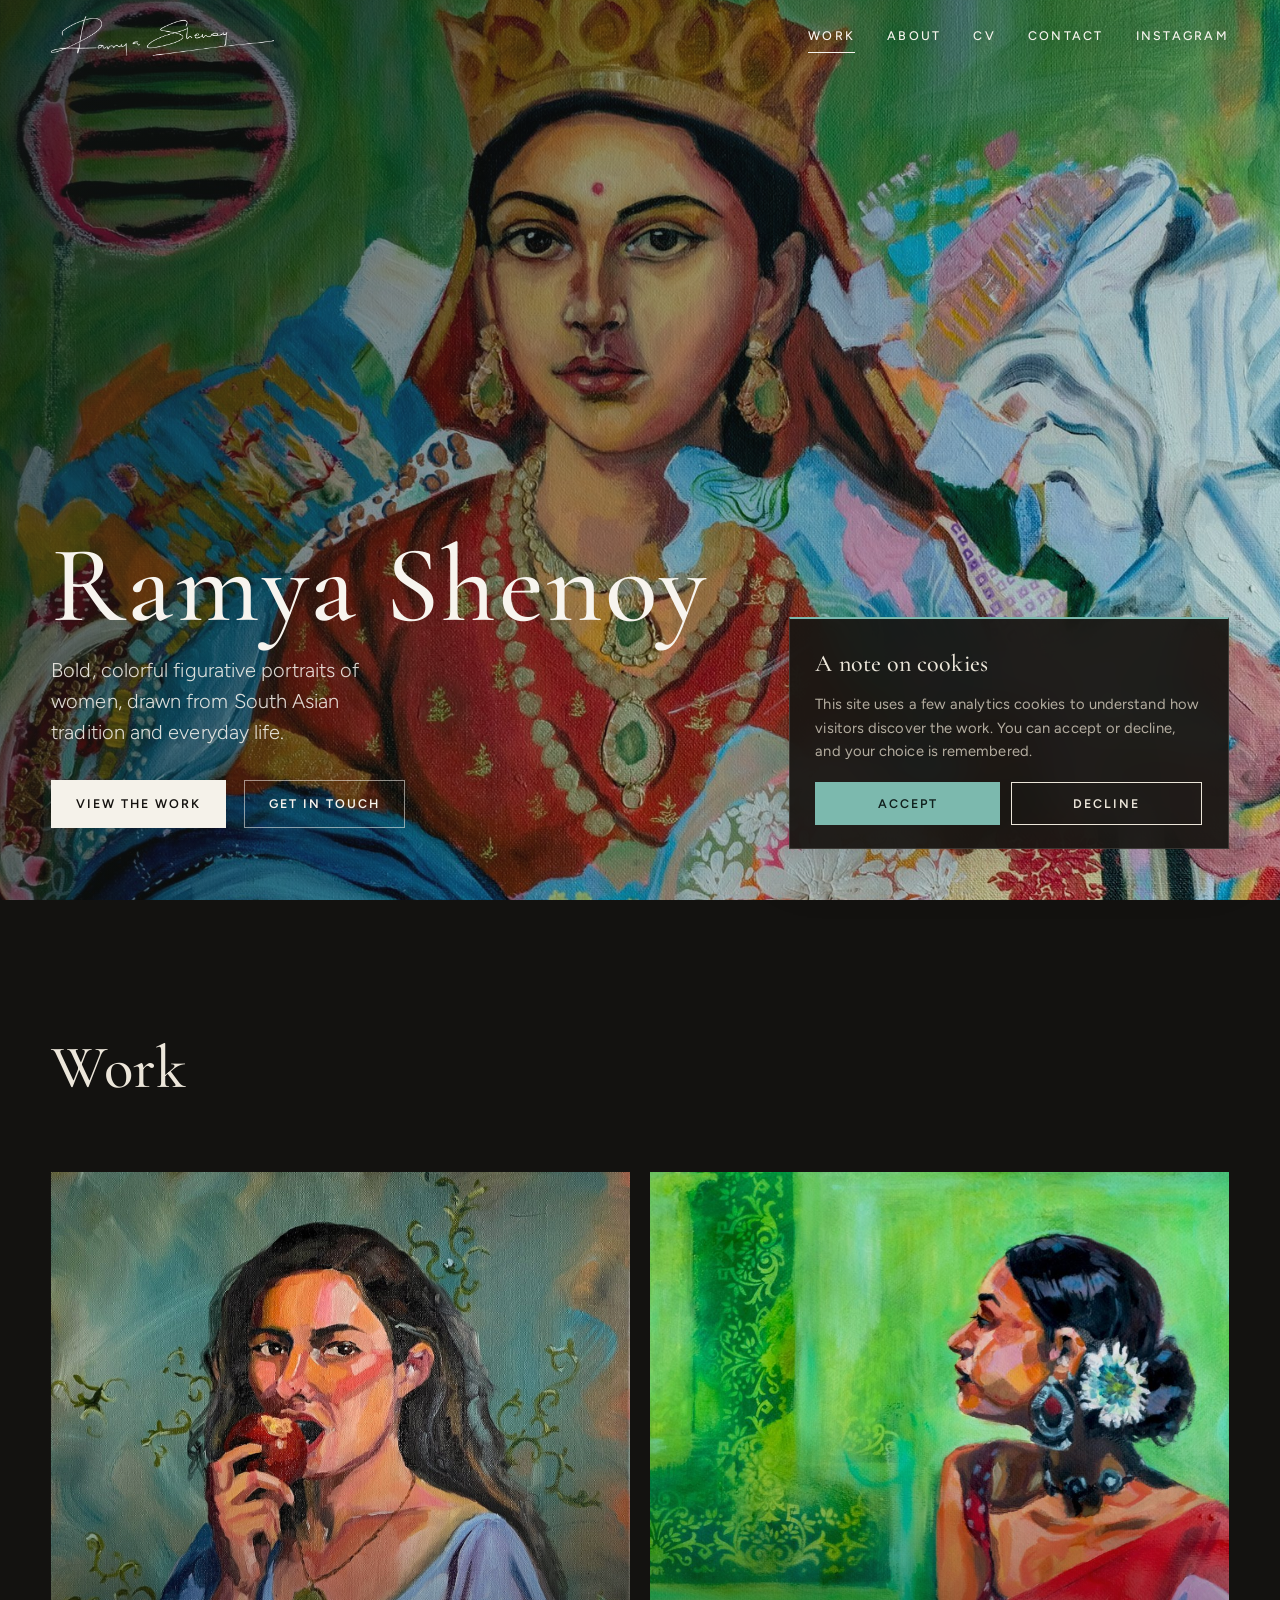
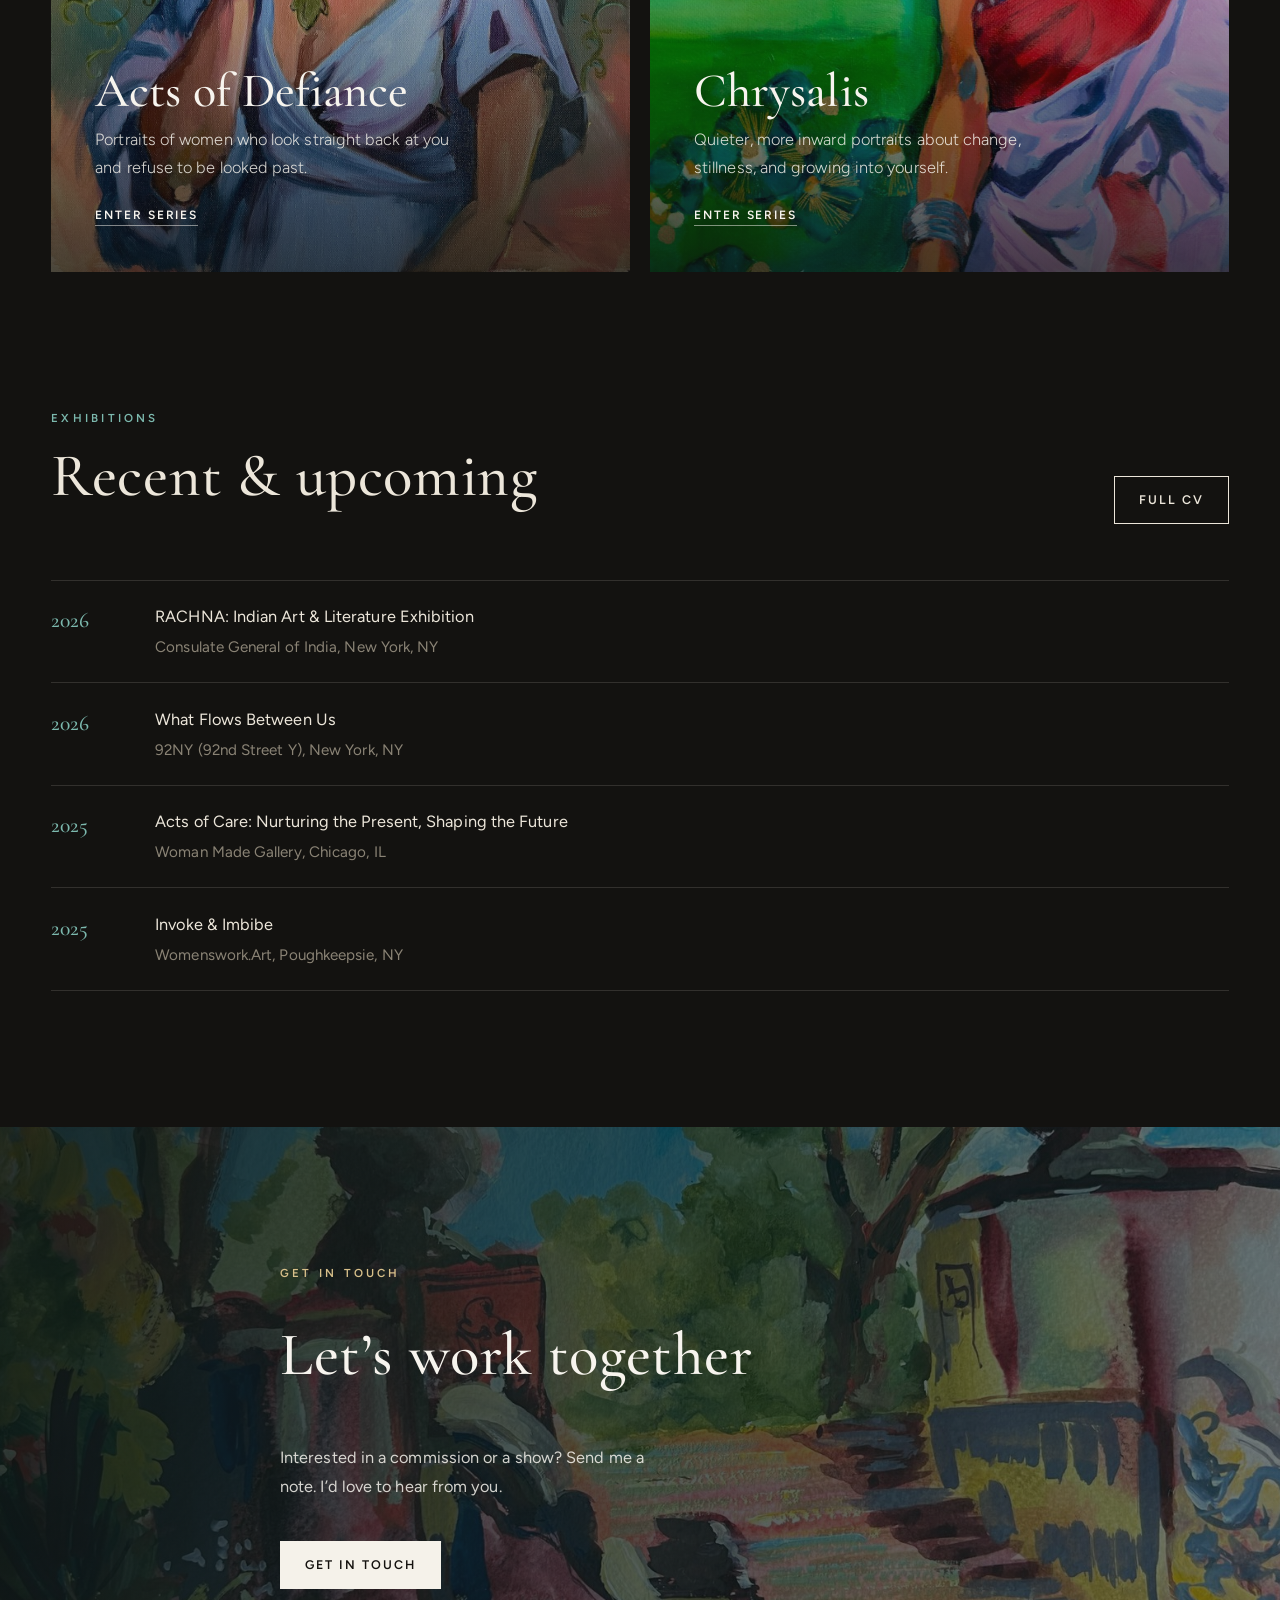
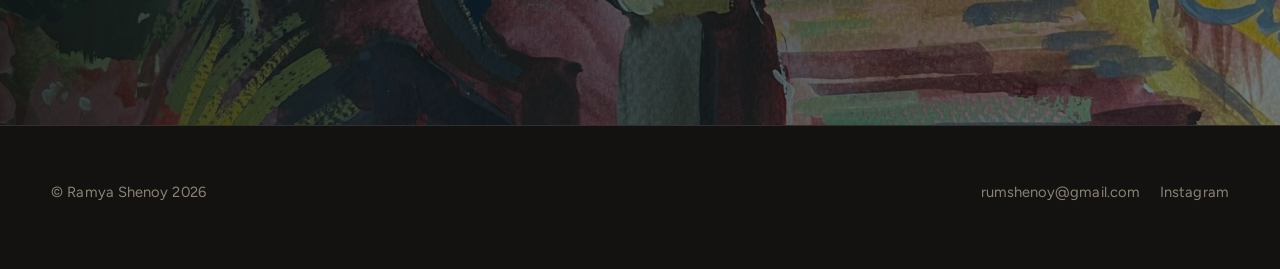
==== commit 9f11e772: "Correct venue name to Womenswork.Art Co-authored-by: rumncokeart <rumncokeart@users.noreply.github.c" ====
--- a/index.html
+++ b/index.html
@@ -143,7 +143,7 @@
             <span class="exhibit-year">2025</span>
             <div>
               <a href="https://womenswork.art/upcoming-exhibits/" target="_blank" rel="noopener">Invoke &amp; Imbibe</a>
-              <span class="exhibit-venue">Women's Work Gallery, Poughkeepsie, NY</span>
+              <span class="exhibit-venue">Womenswork.Art, Poughkeepsie, NY</span>
             </div>
           </li>
         </ul>
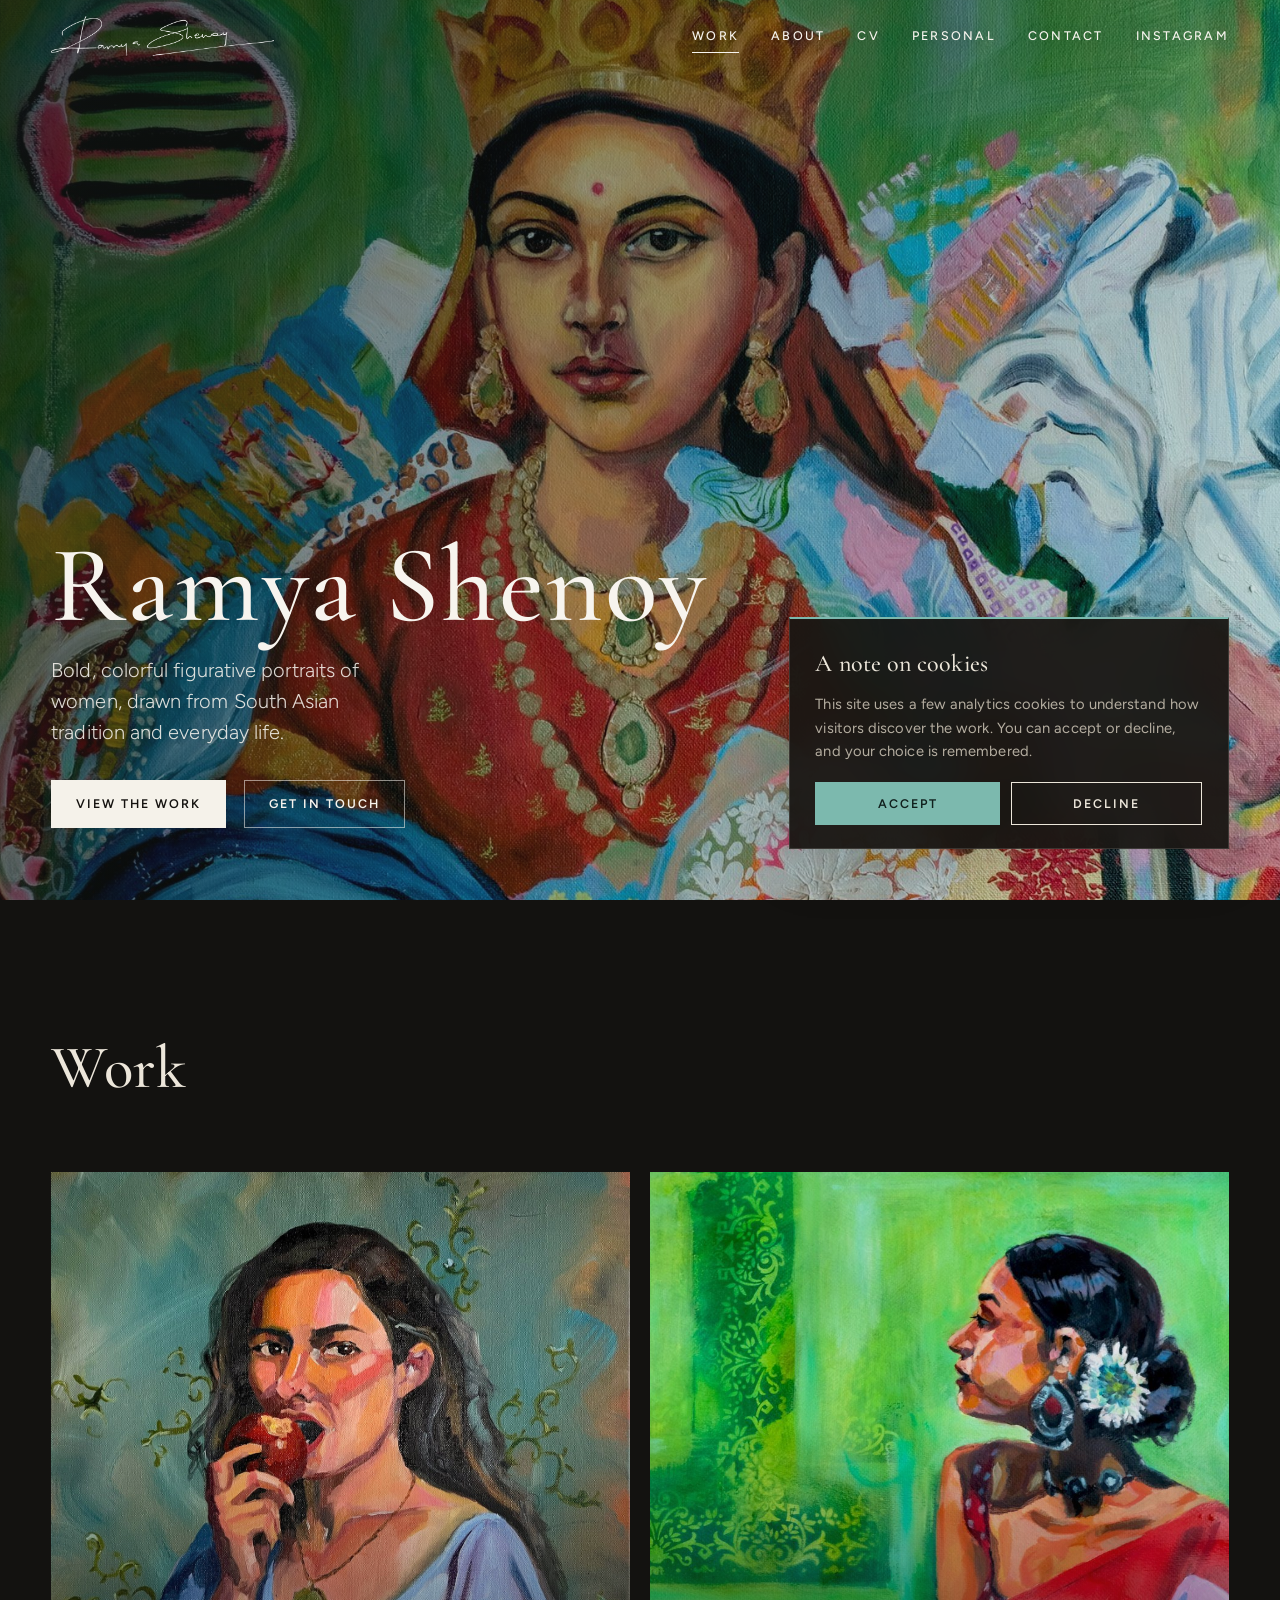
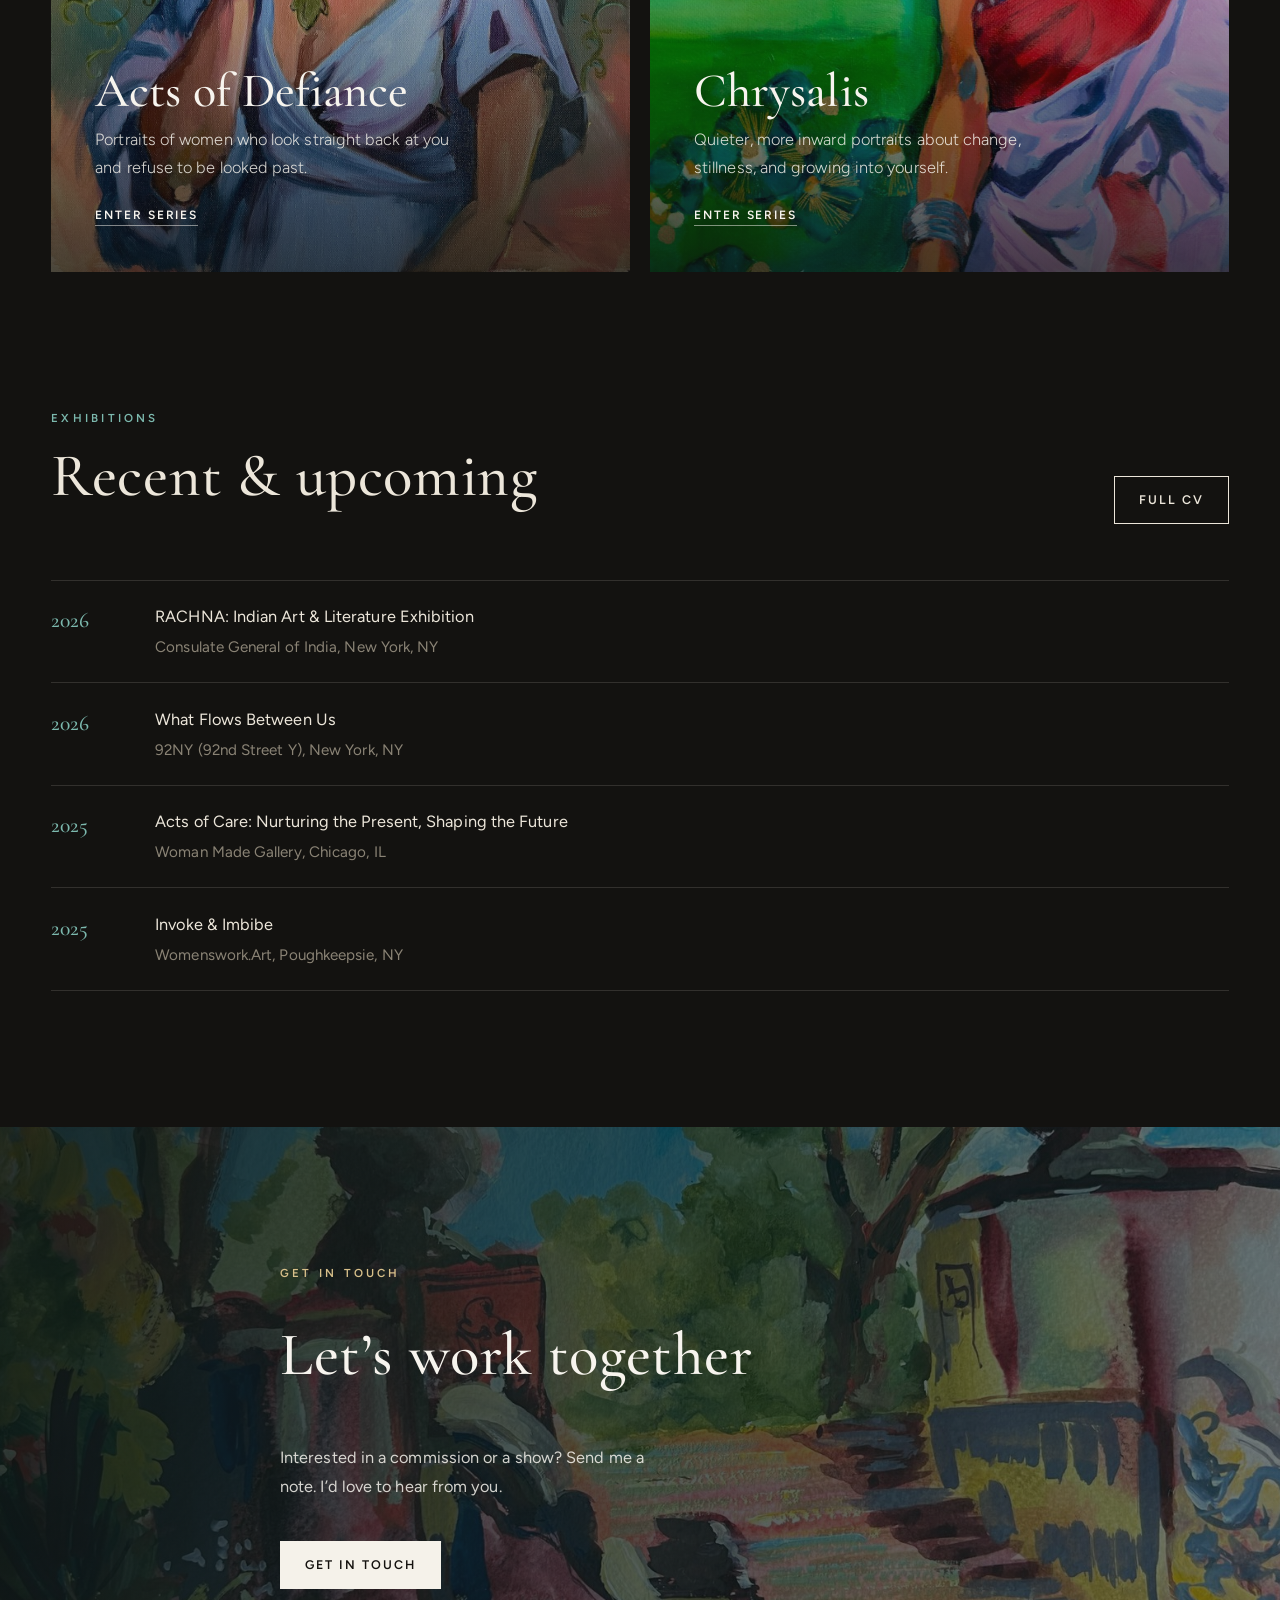
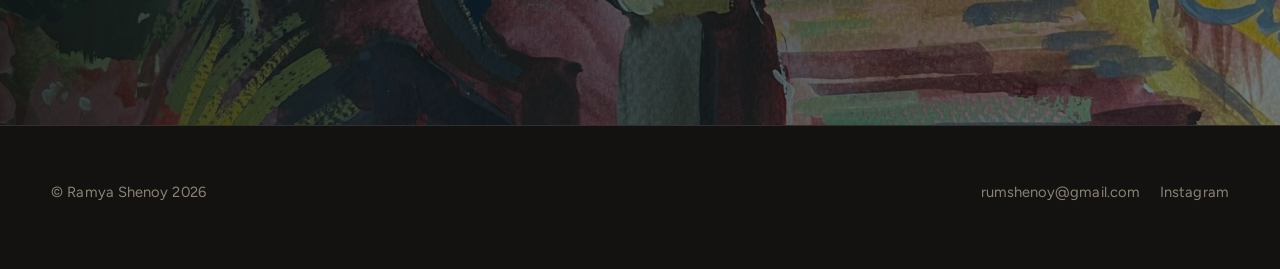
==== commit ef754a73: "Add Personal section with September 2026 monthly post draft Co-authored-by: rumncokeart <rumncokeart" ====
--- a/index.html
+++ b/index.html
@@ -60,6 +60,7 @@
       <a class="nav-link" href="index.html" aria-current="page">Work</a>
       <a class="nav-link" href="about.html">About</a>
       <a class="nav-link" href="cv.html">CV</a>
+      <a class="nav-link" href="personal.html">Personal</a>
       <a class="nav-link" href="contact.html">Contact</a>
       <a class="nav-link" href="https://www.instagram.com/ramyashenoy.art" target="_blank" rel="noopener">Instagram</a>
     </nav>
@@ -128,7 +129,7 @@
           <li>
             <span class="exhibit-year">2026</span>
             <div>
-              <a href="https://www.92ny.org/event/what-flows-between-us" target="_blank" rel="noopener">What Flows Between Us</a>
+              <a href="https://www.92ny.org/culture-arts/school-of-the-arts/dance/m/what-flows-between-us-festival" target="_blank" rel="noopener">What Flows Between Us</a>
               <span class="exhibit-venue">92NY (92nd Street Y), New York, NY</span>
             </div>
           </li>
@@ -166,7 +167,7 @@
     <div class="footer-inner">
       <p>© Ramya Shenoy <span id="year">2026</span></p>
       <div class="footer-links">
-        <a href="mailto:rumshenoy@gmail.com">rumshenoy@gmail.com</a>
+        <a class="js-email" href="#">rumshenoy [at] gmail [dot] com</a>
         <a href="https://www.instagram.com/ramyashenoy.art" target="_blank" rel="noopener">Instagram</a>
       </div>
     </div>
--- a/style.css
+++ b/style.css
@@ -80,14 +80,30 @@
   justify-content: space-between;
   gap: 1.5rem;
   padding: 1rem var(--space);
-  transition: background 0.4s var(--ease), backdrop-filter 0.4s var(--ease), box-shadow 0.4s var(--ease);
+  transition: box-shadow 0.4s var(--ease);
+}
+
+/* Blur lives on a pseudo-element: backdrop-filter on the header itself would
+   make it the containing block for the fixed mobile menu and clip it. */
+.site-header::before {
+  content: '';
+  position: absolute;
+  inset: 0;
+  z-index: -1;
+  opacity: 0;
+  background: rgba(19, 18, 16, 0.8);
+  backdrop-filter: blur(16px);
+  transition: opacity 0.4s var(--ease);
 }
 
 .site-header.is-scrolled,
 .site-header.is-solid {
-  background: rgba(19, 18, 16, 0.8);
-  backdrop-filter: blur(16px);
   box-shadow: 0 1px 0 var(--line);
+}
+
+.site-header.is-scrolled::before,
+.site-header.is-solid::before {
+  opacity: 1;
 }
 
 .site-header.is-over-hero:not(.is-scrolled) .nav-link,
@@ -1054,6 +1070,352 @@
   }
 }
 
+/* ---------- Personal (monthly journal) ---------- */
+.journal-list {
+  list-style: none;
+  margin: 0 auto;
+  padding: 0;
+  max-width: 820px;
+  border-top: 1px solid var(--line);
+}
+
+.journal-entry a {
+  display: grid;
+  grid-template-columns: 7.5rem 1fr auto;
+  gap: 2rem;
+  align-items: baseline;
+  padding: 2.25rem 0;
+  border-bottom: 1px solid var(--line);
+  transition: color 0.35s var(--ease);
+}
+
+.journal-entry-date {
+  font-size: 0.72rem;
+  font-weight: 600;
+  letter-spacing: 0.24em;
+  text-transform: uppercase;
+  color: var(--muted);
+}
+
+.journal-entry h2 {
+  margin: 0 0 0.5rem;
+  font-family: var(--font-display);
+  font-size: clamp(2rem, 4vw, 2.8rem);
+  font-weight: 500;
+  line-height: 1.05;
+}
+
+.journal-entry p {
+  margin: 0;
+  max-width: 48ch;
+  color: var(--ink-soft);
+}
+
+.journal-entry-arrow {
+  font-family: var(--font-display);
+  font-size: 1.8rem;
+  color: var(--teal);
+  transition: transform 0.35s var(--ease);
+}
+
+.journal-entry a:hover h2 {
+  color: var(--teal-deep);
+}
+
+.journal-entry a:hover .journal-entry-arrow {
+  transform: translateX(6px);
+}
+
+.post-hero {
+  padding: clamp(8rem, 18vh, 10rem) var(--space) clamp(2.5rem, 6vw, 3.5rem);
+  text-align: center;
+}
+
+.post-hero h1 {
+  margin: 0 0 1.25rem;
+  font-family: var(--font-display);
+  font-size: clamp(3.4rem, 9vw, 6.5rem);
+  font-weight: 500;
+  line-height: 0.95;
+}
+
+.post-dek {
+  margin: 0 auto;
+  max-width: 38ch;
+  font-family: var(--font-display);
+  font-size: clamp(1.25rem, 2.4vw, 1.55rem);
+  font-style: italic;
+  line-height: 1.4;
+  color: var(--ink-soft);
+}
+
+.post-toc {
+  display: flex;
+  flex-wrap: wrap;
+  justify-content: center;
+  gap: 0.6rem;
+  margin: 2.5rem auto 0;
+  padding: 0;
+  list-style: none;
+}
+
+.post-toc a {
+  display: inline-block;
+  padding: 0.45rem 1.1rem;
+  border: 1px solid var(--line);
+  border-radius: 999px;
+  font-size: 0.74rem;
+  font-weight: 500;
+  letter-spacing: 0.14em;
+  text-transform: uppercase;
+  color: var(--ink-soft);
+  transition: border-color 0.3s var(--ease), color 0.3s var(--ease);
+}
+
+.post-toc a:hover {
+  border-color: var(--teal);
+  color: var(--ink);
+}
+
+.post-body {
+  max-width: 680px;
+  margin: 0 auto;
+  padding: 0 var(--space) clamp(4rem, 9vw, 7rem);
+  font-size: 1.08rem;
+  line-height: 1.85;
+}
+
+.post-body p {
+  margin: 0 0 1.4rem;
+}
+
+.post-body a:not(.btn) {
+  color: var(--teal-deep);
+  text-decoration: underline;
+  text-decoration-thickness: 1px;
+  text-underline-offset: 0.2em;
+}
+
+.post-preface {
+  padding-bottom: 1rem;
+}
+
+.post-preface > p:first-child::first-letter {
+  float: left;
+  margin: 0.32rem 0.6rem 0 0;
+  font-family: var(--font-display);
+  font-size: 4.6rem;
+  line-height: 0.8;
+  color: var(--gold);
+}
+
+.post-section {
+  padding-top: clamp(3rem, 7vw, 4.5rem);
+  scroll-margin-top: 5rem;
+}
+
+.post-section-head {
+  display: flex;
+  align-items: baseline;
+  gap: 1rem;
+  margin-bottom: 1.75rem;
+  padding-bottom: 1rem;
+  border-bottom: 1px solid var(--line);
+}
+
+.post-section-num {
+  font-family: var(--font-display);
+  font-size: 1.1rem;
+  font-style: italic;
+  color: var(--gold);
+}
+
+.post-section h2 {
+  margin: 0;
+  font-family: var(--font-display);
+  font-size: clamp(2.1rem, 4.5vw, 2.8rem);
+  font-weight: 500;
+  line-height: 1.05;
+}
+
+.post-section h3 {
+  margin: 2.25rem 0 0.75rem;
+  font-family: var(--font-display);
+  font-size: 1.6rem;
+  font-weight: 500;
+  line-height: 1.2;
+}
+
+.book {
+  display: grid;
+  grid-template-columns: 7.5rem 1fr;
+  gap: 1.5rem;
+  margin: 0 0 2.25rem;
+}
+
+.book-cover {
+  aspect-ratio: 2 / 3;
+  width: 100%;
+  object-fit: cover;
+  box-shadow: 0 14px 30px rgba(0, 0, 0, 0.45);
+}
+
+.book h3 {
+  margin: 0 0 0.15rem;
+}
+
+.book-author {
+  margin: 0 0 0.75rem !important;
+  font-size: 0.85rem;
+  letter-spacing: 0.06em;
+  color: var(--muted);
+}
+
+.currently {
+  margin-top: 0.5rem;
+  padding: 1.1rem 1.4rem;
+  border-left: 2px solid var(--gold);
+  background: var(--surface);
+}
+
+.currently p {
+  margin: 0;
+}
+
+.currently-label {
+  font-size: 0.7rem;
+  font-weight: 600;
+  letter-spacing: 0.22em;
+  text-transform: uppercase;
+  color: var(--gold);
+}
+
+.watch-list {
+  list-style: none;
+  margin: 0;
+  padding: 0;
+}
+
+.watch-list li {
+  padding: 1.25rem 0;
+  border-bottom: 1px solid var(--line);
+}
+
+.watch-list li:first-child {
+  padding-top: 0;
+}
+
+.watch-title {
+  font-family: var(--font-display);
+  font-size: 1.5rem;
+  font-weight: 500;
+}
+
+.watch-meta {
+  display: block;
+  margin-bottom: 0.4rem;
+  font-size: 0.78rem;
+  letter-spacing: 0.08em;
+  color: var(--muted);
+}
+
+.watch-list p {
+  margin: 0;
+}
+
+.post-photos {
+  display: grid;
+  grid-template-columns: 1fr 1fr;
+  gap: 0.75rem;
+  margin: 1.75rem 0 0.5rem;
+}
+
+.post-photos figure {
+  margin: 0;
+}
+
+.post-photos .is-wide {
+  grid-column: 1 / -1;
+}
+
+.post-photos img {
+  width: 100%;
+  aspect-ratio: 4 / 3;
+  object-fit: cover;
+}
+
+.post-photos .is-wide img {
+  aspect-ratio: 16 / 9;
+}
+
+.post-photos figcaption {
+  margin-top: 0.5rem;
+  font-size: 0.82rem;
+  color: var(--muted);
+}
+
+.slot {
+  display: flex;
+  align-items: center;
+  justify-content: center;
+  width: 100%;
+  aspect-ratio: 4 / 3;
+  padding: 1rem;
+  border: 1px dashed rgba(236, 230, 218, 0.28);
+  background: var(--surface);
+  font-size: 0.7rem;
+  font-weight: 600;
+  letter-spacing: 0.2em;
+  text-align: center;
+  text-transform: uppercase;
+  color: var(--muted);
+}
+
+.book .slot {
+  aspect-ratio: 2 / 3;
+}
+
+.post-photos .is-wide .slot {
+  aspect-ratio: 16 / 9;
+}
+
+.draft-note {
+  padding: 0.9rem 1.2rem;
+  border: 1px dashed rgba(208, 175, 115, 0.5);
+  font-size: 0.92rem;
+  font-style: italic;
+  color: var(--gold);
+}
+
+.post-signoff {
+  margin-top: clamp(3rem, 7vw, 4.5rem);
+  padding-top: 2rem;
+  border-top: 1px solid var(--line);
+  text-align: center;
+}
+
+.post-signoff img {
+  width: 150px;
+  margin: 0.5rem auto 2rem;
+  filter: brightness(0) invert(0.92);
+}
+
+@media (max-width: 640px) {
+  .journal-entry a {
+    grid-template-columns: 1fr auto;
+    gap: 0.5rem 1rem;
+  }
+
+  .journal-entry-date {
+    grid-column: 1 / -1;
+  }
+
+  .book {
+    grid-template-columns: 5.5rem 1fr;
+    gap: 1.1rem;
+  }
+}
+
 /* ---------- Responsive ---------- */
 @media (max-width: 900px) {
   .works-rail {
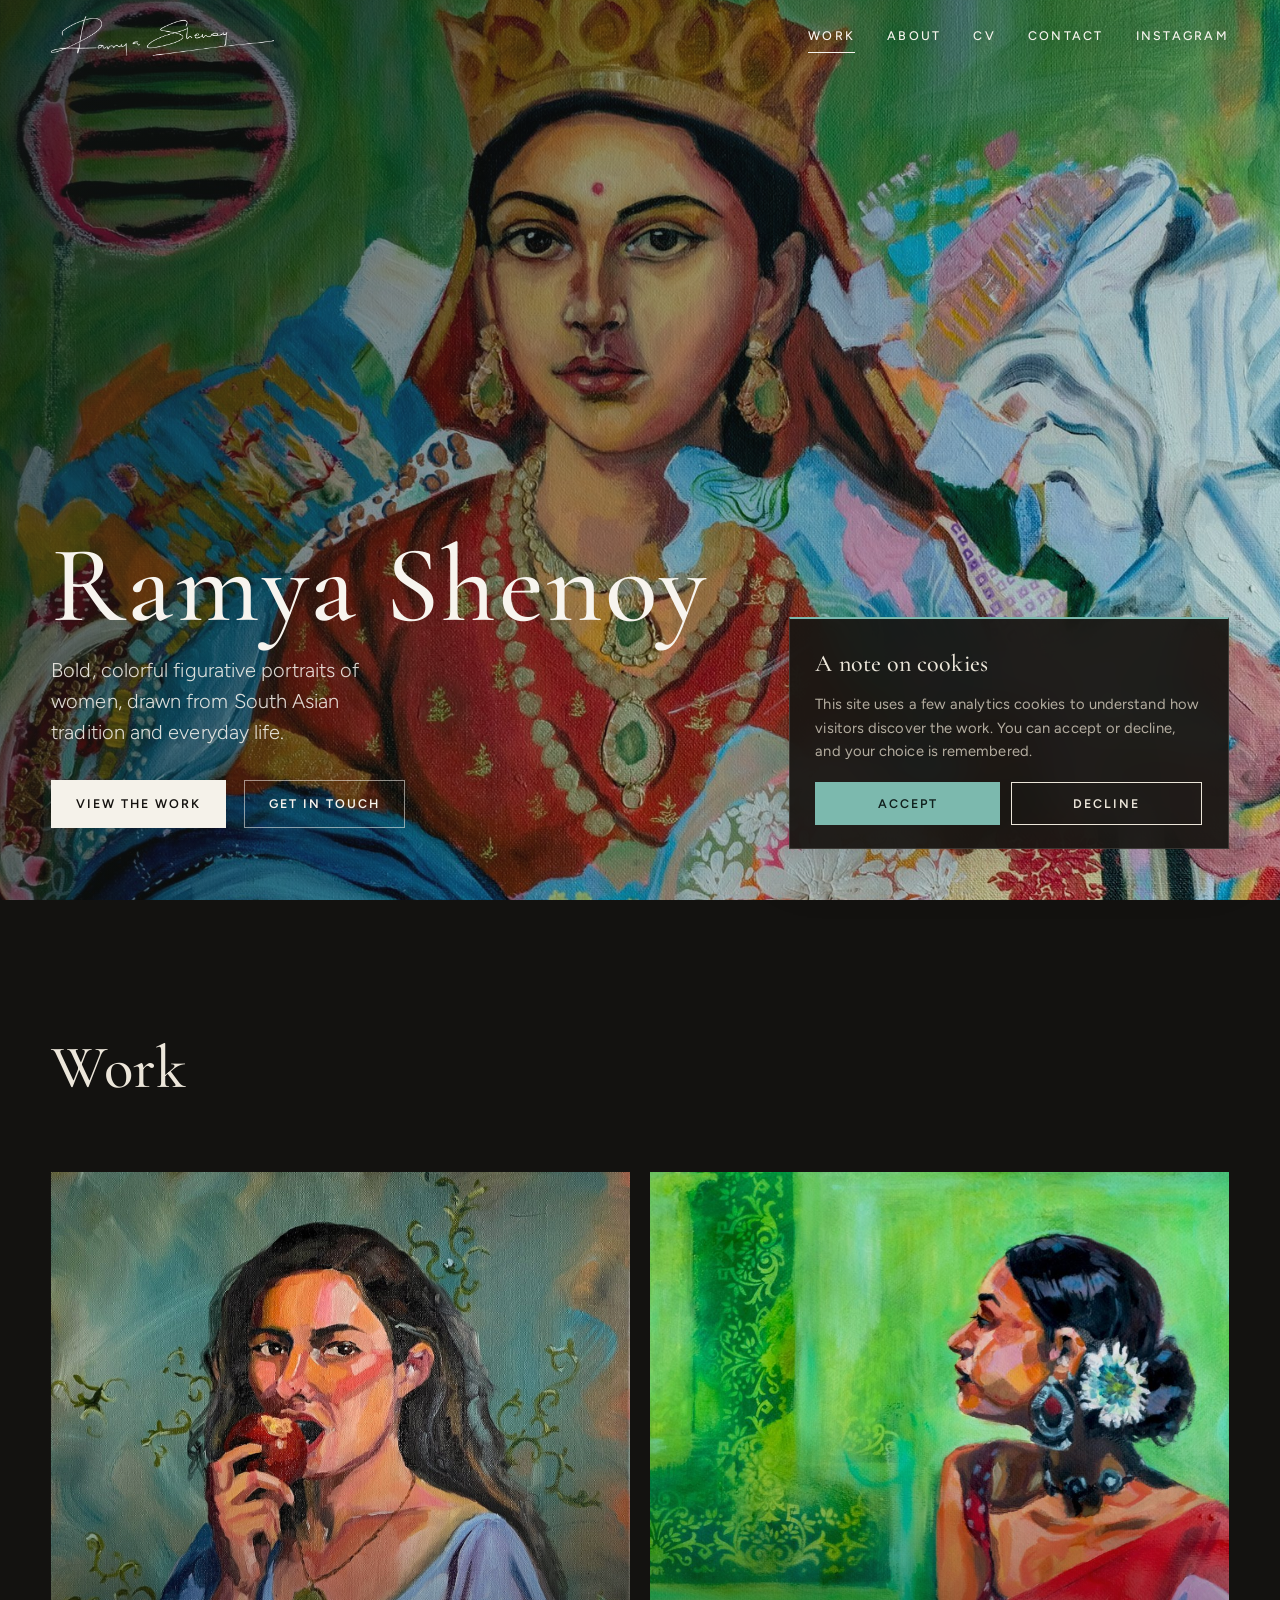
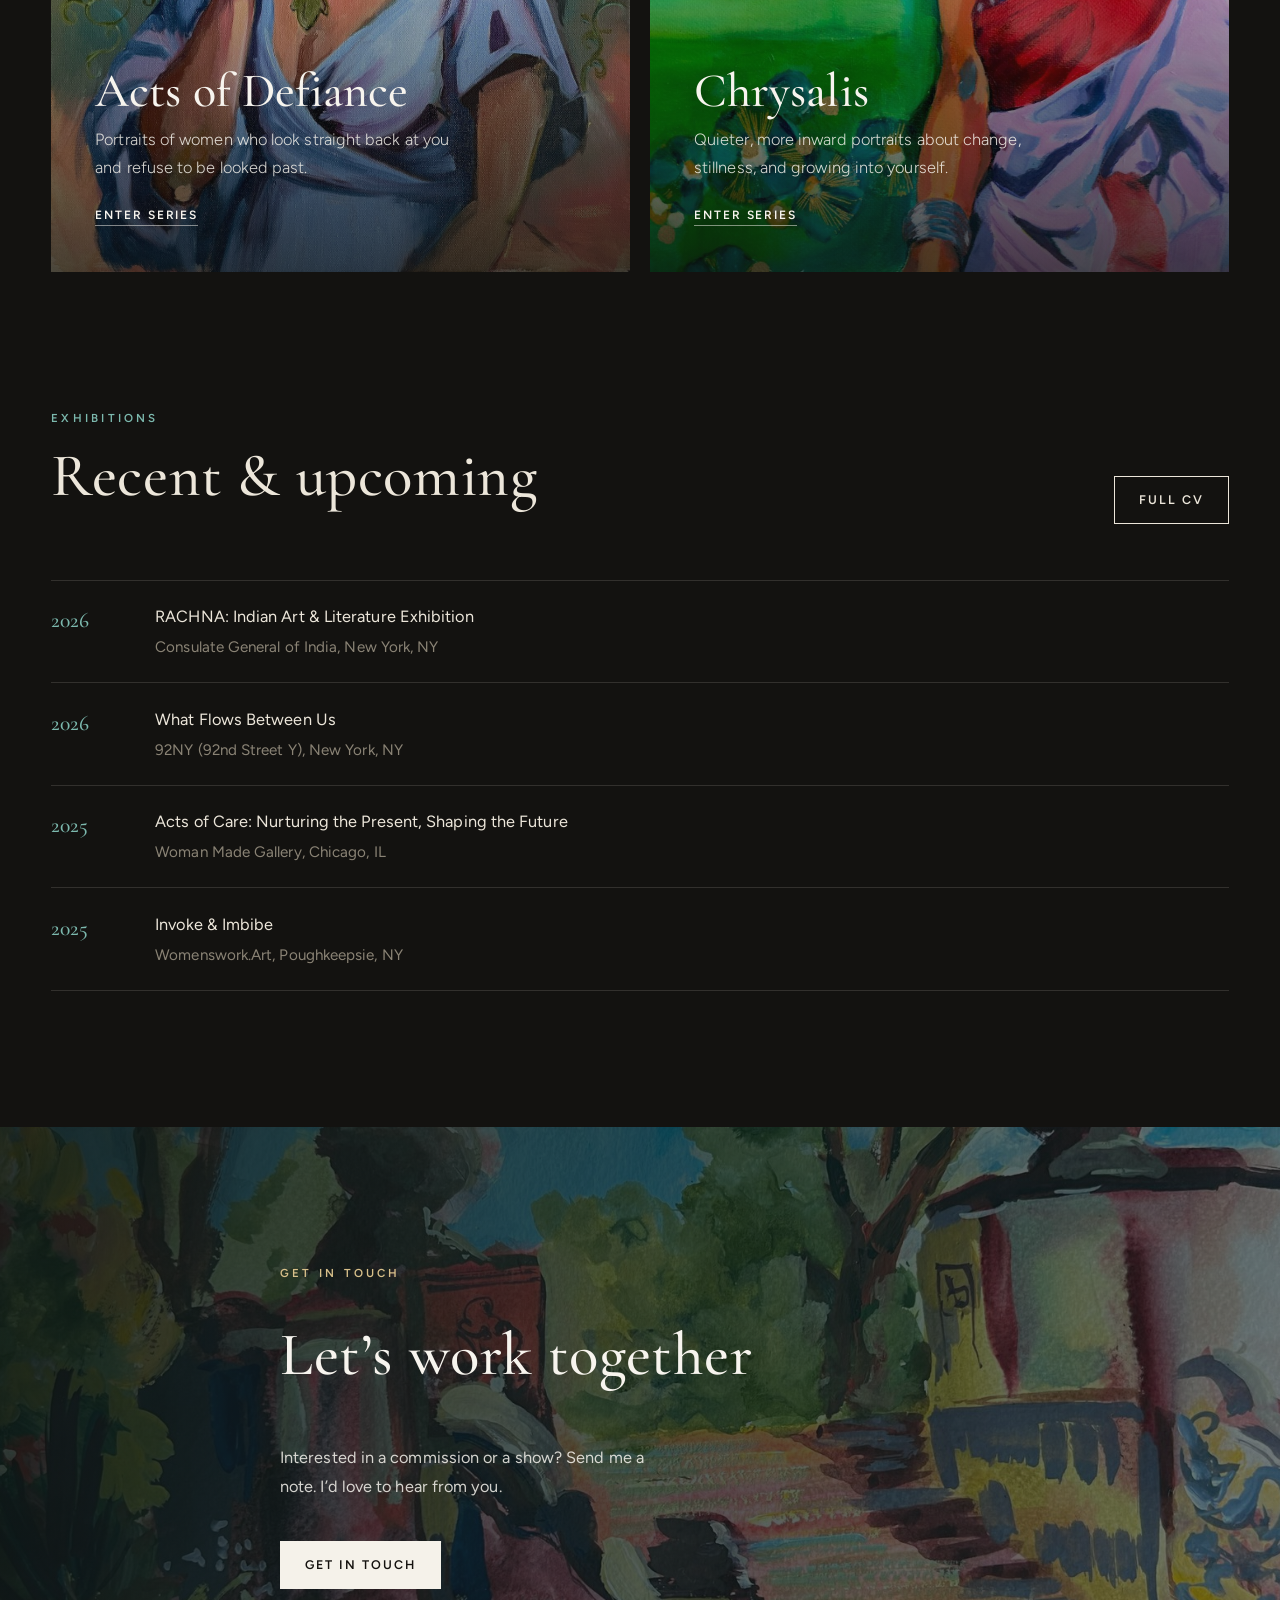
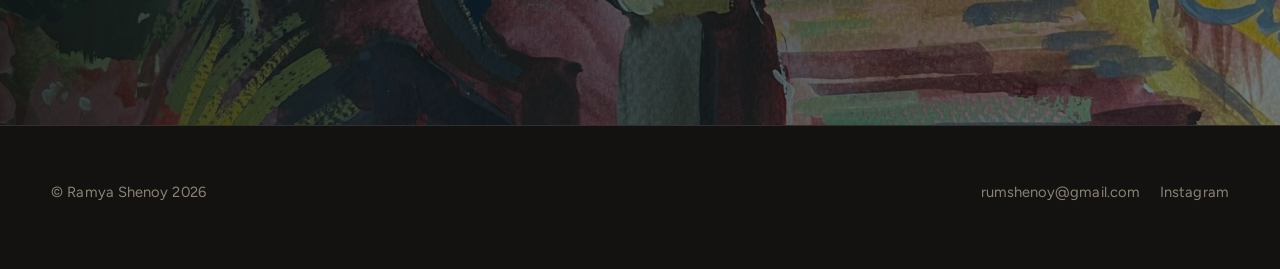
==== commit 40c5d867: "Merge PR #24: hide email from page source, fix mobile menu Co-authored-by: rumncokeart <rumncokeart@" ====
--- a/index.html
+++ b/index.html
@@ -60,7 +60,6 @@
       <a class="nav-link" href="index.html" aria-current="page">Work</a>
       <a class="nav-link" href="about.html">About</a>
       <a class="nav-link" href="cv.html">CV</a>
-      <a class="nav-link" href="personal.html">Personal</a>
       <a class="nav-link" href="contact.html">Contact</a>
       <a class="nav-link" href="https://www.instagram.com/ramyashenoy.art" target="_blank" rel="noopener">Instagram</a>
     </nav>
--- a/style.css
+++ b/style.css
@@ -1070,352 +1070,6 @@
   }
 }
 
-/* ---------- Personal (monthly journal) ---------- */
-.journal-list {
-  list-style: none;
-  margin: 0 auto;
-  padding: 0;
-  max-width: 820px;
-  border-top: 1px solid var(--line);
-}
-
-.journal-entry a {
-  display: grid;
-  grid-template-columns: 7.5rem 1fr auto;
-  gap: 2rem;
-  align-items: baseline;
-  padding: 2.25rem 0;
-  border-bottom: 1px solid var(--line);
-  transition: color 0.35s var(--ease);
-}
-
-.journal-entry-date {
-  font-size: 0.72rem;
-  font-weight: 600;
-  letter-spacing: 0.24em;
-  text-transform: uppercase;
-  color: var(--muted);
-}
-
-.journal-entry h2 {
-  margin: 0 0 0.5rem;
-  font-family: var(--font-display);
-  font-size: clamp(2rem, 4vw, 2.8rem);
-  font-weight: 500;
-  line-height: 1.05;
-}
-
-.journal-entry p {
-  margin: 0;
-  max-width: 48ch;
-  color: var(--ink-soft);
-}
-
-.journal-entry-arrow {
-  font-family: var(--font-display);
-  font-size: 1.8rem;
-  color: var(--teal);
-  transition: transform 0.35s var(--ease);
-}
-
-.journal-entry a:hover h2 {
-  color: var(--teal-deep);
-}
-
-.journal-entry a:hover .journal-entry-arrow {
-  transform: translateX(6px);
-}
-
-.post-hero {
-  padding: clamp(8rem, 18vh, 10rem) var(--space) clamp(2.5rem, 6vw, 3.5rem);
-  text-align: center;
-}
-
-.post-hero h1 {
-  margin: 0 0 1.25rem;
-  font-family: var(--font-display);
-  font-size: clamp(3.4rem, 9vw, 6.5rem);
-  font-weight: 500;
-  line-height: 0.95;
-}
-
-.post-dek {
-  margin: 0 auto;
-  max-width: 38ch;
-  font-family: var(--font-display);
-  font-size: clamp(1.25rem, 2.4vw, 1.55rem);
-  font-style: italic;
-  line-height: 1.4;
-  color: var(--ink-soft);
-}
-
-.post-toc {
-  display: flex;
-  flex-wrap: wrap;
-  justify-content: center;
-  gap: 0.6rem;
-  margin: 2.5rem auto 0;
-  padding: 0;
-  list-style: none;
-}
-
-.post-toc a {
-  display: inline-block;
-  padding: 0.45rem 1.1rem;
-  border: 1px solid var(--line);
-  border-radius: 999px;
-  font-size: 0.74rem;
-  font-weight: 500;
-  letter-spacing: 0.14em;
-  text-transform: uppercase;
-  color: var(--ink-soft);
-  transition: border-color 0.3s var(--ease), color 0.3s var(--ease);
-}
-
-.post-toc a:hover {
-  border-color: var(--teal);
-  color: var(--ink);
-}
-
-.post-body {
-  max-width: 680px;
-  margin: 0 auto;
-  padding: 0 var(--space) clamp(4rem, 9vw, 7rem);
-  font-size: 1.08rem;
-  line-height: 1.85;
-}
-
-.post-body p {
-  margin: 0 0 1.4rem;
-}
-
-.post-body a:not(.btn) {
-  color: var(--teal-deep);
-  text-decoration: underline;
-  text-decoration-thickness: 1px;
-  text-underline-offset: 0.2em;
-}
-
-.post-preface {
-  padding-bottom: 1rem;
-}
-
-.post-preface > p:first-child::first-letter {
-  float: left;
-  margin: 0.32rem 0.6rem 0 0;
-  font-family: var(--font-display);
-  font-size: 4.6rem;
-  line-height: 0.8;
-  color: var(--gold);
-}
-
-.post-section {
-  padding-top: clamp(3rem, 7vw, 4.5rem);
-  scroll-margin-top: 5rem;
-}
-
-.post-section-head {
-  display: flex;
-  align-items: baseline;
-  gap: 1rem;
-  margin-bottom: 1.75rem;
-  padding-bottom: 1rem;
-  border-bottom: 1px solid var(--line);
-}
-
-.post-section-num {
-  font-family: var(--font-display);
-  font-size: 1.1rem;
-  font-style: italic;
-  color: var(--gold);
-}
-
-.post-section h2 {
-  margin: 0;
-  font-family: var(--font-display);
-  font-size: clamp(2.1rem, 4.5vw, 2.8rem);
-  font-weight: 500;
-  line-height: 1.05;
-}
-
-.post-section h3 {
-  margin: 2.25rem 0 0.75rem;
-  font-family: var(--font-display);
-  font-size: 1.6rem;
-  font-weight: 500;
-  line-height: 1.2;
-}
-
-.book {
-  display: grid;
-  grid-template-columns: 7.5rem 1fr;
-  gap: 1.5rem;
-  margin: 0 0 2.25rem;
-}
-
-.book-cover {
-  aspect-ratio: 2 / 3;
-  width: 100%;
-  object-fit: cover;
-  box-shadow: 0 14px 30px rgba(0, 0, 0, 0.45);
-}
-
-.book h3 {
-  margin: 0 0 0.15rem;
-}
-
-.book-author {
-  margin: 0 0 0.75rem !important;
-  font-size: 0.85rem;
-  letter-spacing: 0.06em;
-  color: var(--muted);
-}
-
-.currently {
-  margin-top: 0.5rem;
-  padding: 1.1rem 1.4rem;
-  border-left: 2px solid var(--gold);
-  background: var(--surface);
-}
-
-.currently p {
-  margin: 0;
-}
-
-.currently-label {
-  font-size: 0.7rem;
-  font-weight: 600;
-  letter-spacing: 0.22em;
-  text-transform: uppercase;
-  color: var(--gold);
-}
-
-.watch-list {
-  list-style: none;
-  margin: 0;
-  padding: 0;
-}
-
-.watch-list li {
-  padding: 1.25rem 0;
-  border-bottom: 1px solid var(--line);
-}
-
-.watch-list li:first-child {
-  padding-top: 0;
-}
-
-.watch-title {
-  font-family: var(--font-display);
-  font-size: 1.5rem;
-  font-weight: 500;
-}
-
-.watch-meta {
-  display: block;
-  margin-bottom: 0.4rem;
-  font-size: 0.78rem;
-  letter-spacing: 0.08em;
-  color: var(--muted);
-}
-
-.watch-list p {
-  margin: 0;
-}
-
-.post-photos {
-  display: grid;
-  grid-template-columns: 1fr 1fr;
-  gap: 0.75rem;
-  margin: 1.75rem 0 0.5rem;
-}
-
-.post-photos figure {
-  margin: 0;
-}
-
-.post-photos .is-wide {
-  grid-column: 1 / -1;
-}
-
-.post-photos img {
-  width: 100%;
-  aspect-ratio: 4 / 3;
-  object-fit: cover;
-}
-
-.post-photos .is-wide img {
-  aspect-ratio: 16 / 9;
-}
-
-.post-photos figcaption {
-  margin-top: 0.5rem;
-  font-size: 0.82rem;
-  color: var(--muted);
-}
-
-.slot {
-  display: flex;
-  align-items: center;
-  justify-content: center;
-  width: 100%;
-  aspect-ratio: 4 / 3;
-  padding: 1rem;
-  border: 1px dashed rgba(236, 230, 218, 0.28);
-  background: var(--surface);
-  font-size: 0.7rem;
-  font-weight: 600;
-  letter-spacing: 0.2em;
-  text-align: center;
-  text-transform: uppercase;
-  color: var(--muted);
-}
-
-.book .slot {
-  aspect-ratio: 2 / 3;
-}
-
-.post-photos .is-wide .slot {
-  aspect-ratio: 16 / 9;
-}
-
-.draft-note {
-  padding: 0.9rem 1.2rem;
-  border: 1px dashed rgba(208, 175, 115, 0.5);
-  font-size: 0.92rem;
-  font-style: italic;
-  color: var(--gold);
-}
-
-.post-signoff {
-  margin-top: clamp(3rem, 7vw, 4.5rem);
-  padding-top: 2rem;
-  border-top: 1px solid var(--line);
-  text-align: center;
-}
-
-.post-signoff img {
-  width: 150px;
-  margin: 0.5rem auto 2rem;
-  filter: brightness(0) invert(0.92);
-}
-
-@media (max-width: 640px) {
-  .journal-entry a {
-    grid-template-columns: 1fr auto;
-    gap: 0.5rem 1rem;
-  }
-
-  .journal-entry-date {
-    grid-column: 1 / -1;
-  }
-
-  .book {
-    grid-template-columns: 5.5rem 1fr;
-    gap: 1.1rem;
-  }
-}
-
 /* ---------- Responsive ---------- */
 @media (max-width: 900px) {
   .works-rail {
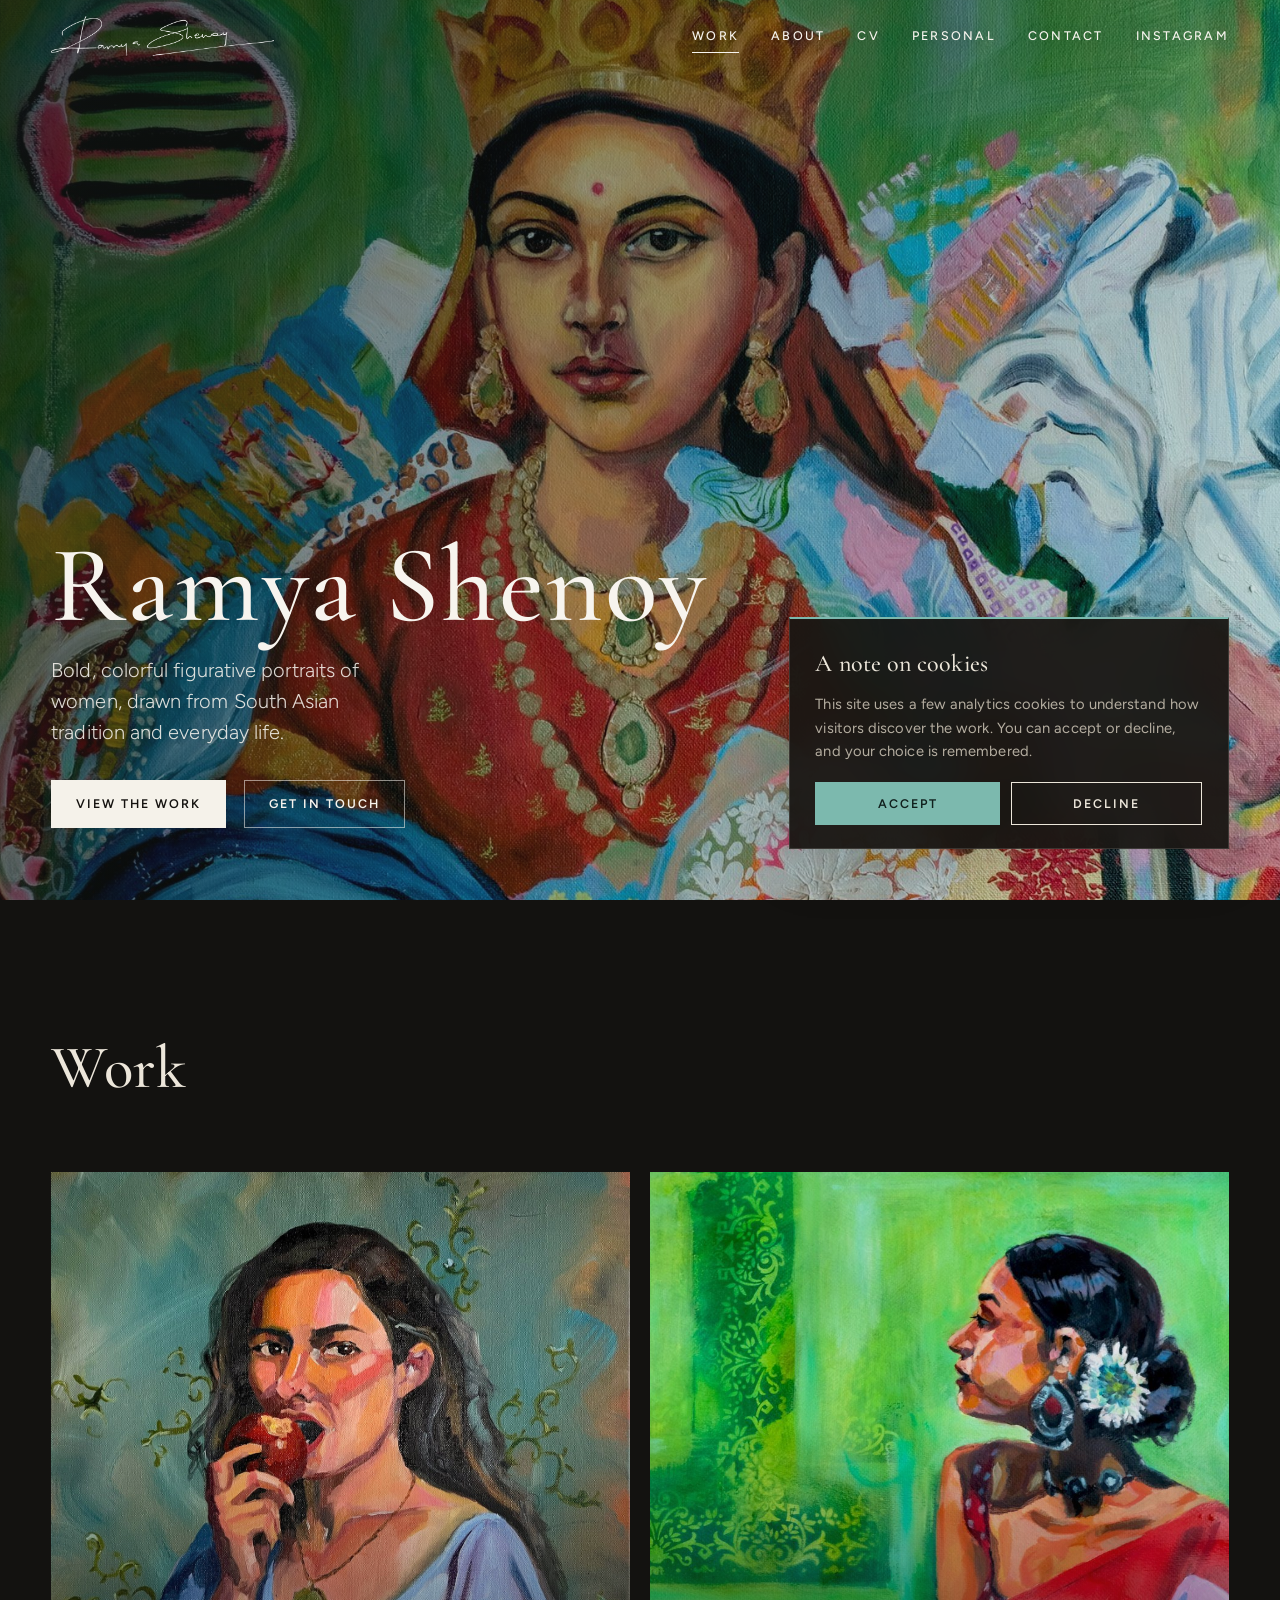
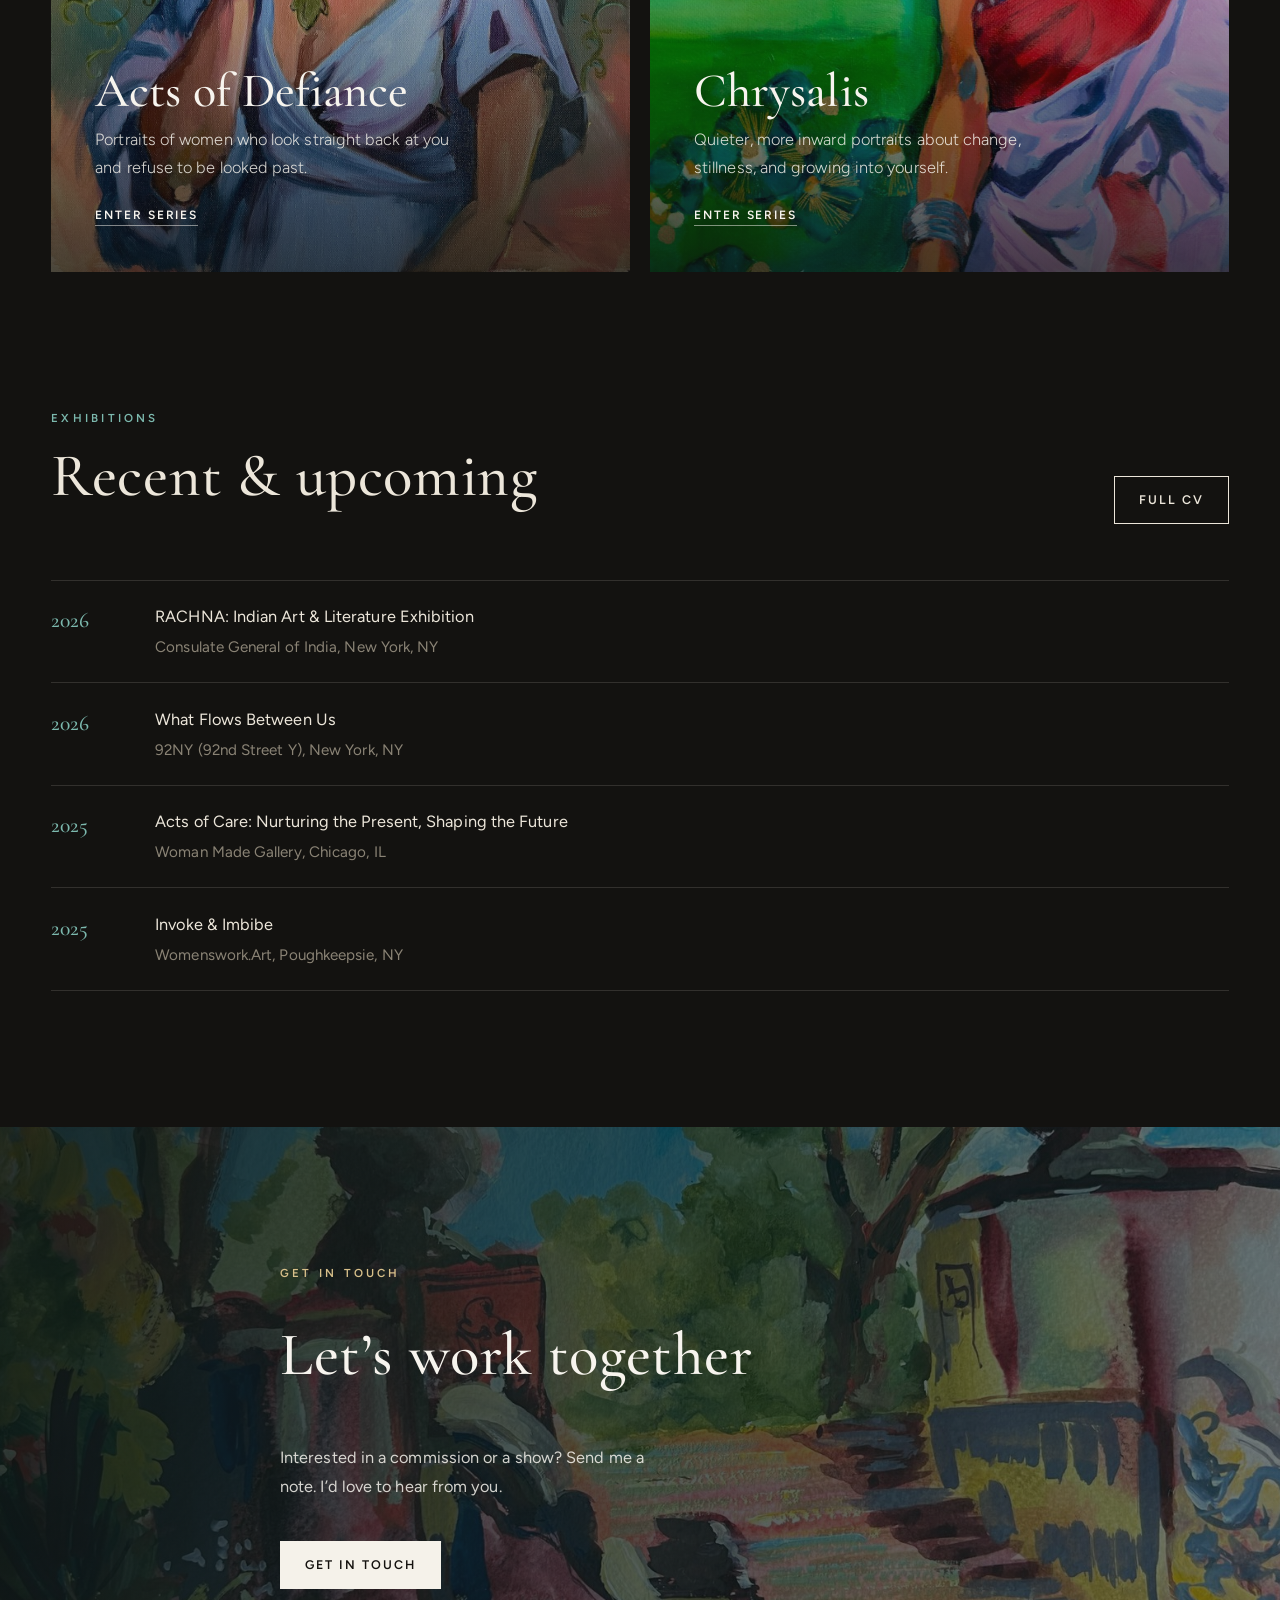
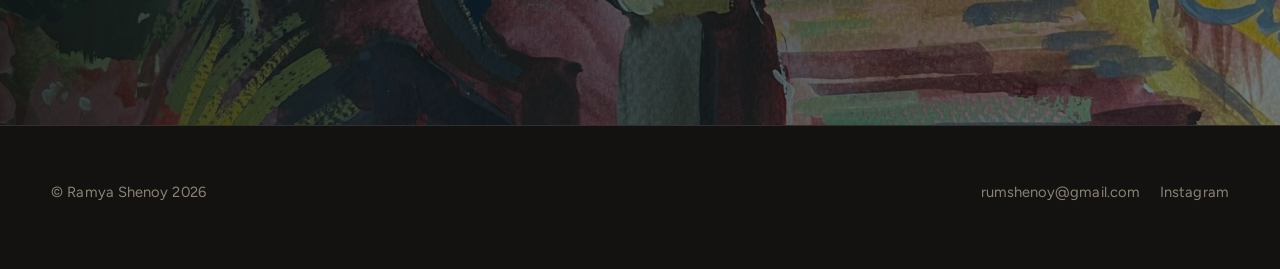
==== commit 24408131: "Merge PR #25: Personal section with September 2026 post Co-authored-by: rumncokeart <rumncokeart@use" ====
--- a/index.html
+++ b/index.html
@@ -60,6 +60,7 @@
       <a class="nav-link" href="index.html" aria-current="page">Work</a>
       <a class="nav-link" href="about.html">About</a>
       <a class="nav-link" href="cv.html">CV</a>
+      <a class="nav-link" href="personal.html">Personal</a>
       <a class="nav-link" href="contact.html">Contact</a>
       <a class="nav-link" href="https://www.instagram.com/ramyashenoy.art" target="_blank" rel="noopener">Instagram</a>
     </nav>
--- a/style.css
+++ b/style.css
@@ -1070,6 +1070,388 @@
   }
 }
 
+/* ---------- Personal (monthly journal) ---------- */
+.journal-list {
+  list-style: none;
+  margin: 0 auto;
+  padding: 0;
+  max-width: 820px;
+  border-top: 1px solid var(--line);
+}
+
+.journal-entry a {
+  display: grid;
+  grid-template-columns: 7.5rem 1fr auto;
+  gap: 2rem;
+  align-items: baseline;
+  padding: 2.25rem 0;
+  border-bottom: 1px solid var(--line);
+  transition: color 0.35s var(--ease);
+}
+
+.journal-entry-date {
+  font-size: 0.72rem;
+  font-weight: 600;
+  letter-spacing: 0.24em;
+  text-transform: uppercase;
+  color: var(--muted);
+}
+
+.journal-entry h2 {
+  margin: 0 0 0.5rem;
+  font-family: var(--font-display);
+  font-size: clamp(2rem, 4vw, 2.8rem);
+  font-weight: 500;
+  line-height: 1.05;
+}
+
+.journal-entry p {
+  margin: 0;
+  max-width: 48ch;
+  color: var(--ink-soft);
+}
+
+.journal-entry-arrow {
+  font-family: var(--font-display);
+  font-size: 1.8rem;
+  color: var(--teal);
+  transition: transform 0.35s var(--ease);
+}
+
+.journal-entry a:hover h2 {
+  color: var(--teal-deep);
+}
+
+.journal-entry a:hover .journal-entry-arrow {
+  transform: translateX(6px);
+}
+
+.post-hero {
+  padding: clamp(8rem, 18vh, 10rem) var(--space) clamp(2.5rem, 6vw, 3.5rem);
+  text-align: center;
+}
+
+.post-hero h1 {
+  margin: 0 0 1.25rem;
+  font-family: var(--font-display);
+  font-size: clamp(3.4rem, 9vw, 6.5rem);
+  font-weight: 500;
+  line-height: 0.95;
+}
+
+.post-dek {
+  margin: 0 auto;
+  max-width: 38ch;
+  font-family: var(--font-display);
+  font-size: clamp(1.25rem, 2.4vw, 1.55rem);
+  font-style: italic;
+  line-height: 1.4;
+  color: var(--ink-soft);
+}
+
+.post-toc {
+  display: flex;
+  flex-wrap: wrap;
+  justify-content: center;
+  gap: 0.6rem;
+  margin: 2.5rem auto 0;
+  padding: 0;
+  list-style: none;
+}
+
+.post-toc a {
+  display: inline-block;
+  padding: 0.45rem 1.1rem;
+  border: 1px solid var(--line);
+  border-radius: 999px;
+  font-size: 0.74rem;
+  font-weight: 500;
+  letter-spacing: 0.14em;
+  text-transform: uppercase;
+  color: var(--ink-soft);
+  transition: border-color 0.3s var(--ease), color 0.3s var(--ease);
+}
+
+.post-toc a:hover {
+  border-color: var(--teal);
+  color: var(--ink);
+}
+
+.post-body {
+  max-width: 680px;
+  margin: 0 auto;
+  padding: 0 var(--space) clamp(4rem, 9vw, 7rem);
+  font-size: 1.08rem;
+  line-height: 1.85;
+}
+
+.post-body p {
+  margin: 0 0 1.4rem;
+}
+
+.post-body a:not(.btn) {
+  color: var(--teal-deep);
+  text-decoration: underline;
+  text-decoration-thickness: 1px;
+  text-underline-offset: 0.2em;
+}
+
+.post-preface {
+  padding-bottom: 1rem;
+}
+
+.post-preface > p:first-child::first-letter {
+  float: left;
+  margin: 0.32rem 0.6rem 0 0;
+  font-family: var(--font-display);
+  font-size: 4.6rem;
+  line-height: 0.8;
+  color: var(--gold);
+}
+
+.post-section {
+  padding-top: clamp(3rem, 7vw, 4.5rem);
+  scroll-margin-top: 5rem;
+}
+
+.post-section-head {
+  display: flex;
+  align-items: baseline;
+  gap: 1rem;
+  margin-bottom: 1.75rem;
+  padding-bottom: 1rem;
+  border-bottom: 1px solid var(--line);
+}
+
+.post-section-num {
+  font-family: var(--font-display);
+  font-size: 1.1rem;
+  font-style: italic;
+  color: var(--gold);
+}
+
+.post-section h2 {
+  margin: 0;
+  font-family: var(--font-display);
+  font-size: clamp(2.1rem, 4.5vw, 2.8rem);
+  font-weight: 500;
+  line-height: 1.05;
+}
+
+.post-section h3 {
+  margin: 2.25rem 0 0.75rem;
+  font-family: var(--font-display);
+  font-size: 1.6rem;
+  font-weight: 500;
+  line-height: 1.2;
+}
+
+.book {
+  display: grid;
+  grid-template-columns: 7.5rem 1fr;
+  gap: 1.5rem;
+  margin: 0 0 2.25rem;
+}
+
+.book-cover {
+  aspect-ratio: 2 / 3;
+  width: 100%;
+  object-fit: cover;
+  box-shadow: 0 14px 30px rgba(0, 0, 0, 0.45);
+}
+
+.book h3 {
+  margin: 0 0 0.15rem;
+}
+
+.book-author {
+  margin: 0 0 0.75rem !important;
+  font-size: 0.85rem;
+  letter-spacing: 0.06em;
+  color: var(--muted);
+}
+
+.currently {
+  margin-top: 0.5rem;
+  padding: 1.1rem 1.4rem;
+  border-left: 2px solid var(--gold);
+  background: var(--surface);
+}
+
+.currently p {
+  margin: 0;
+}
+
+.currently-label {
+  font-size: 0.7rem;
+  font-weight: 600;
+  letter-spacing: 0.22em;
+  text-transform: uppercase;
+  color: var(--gold);
+}
+
+.watch-list {
+  list-style: none;
+  margin: 0;
+  padding: 0;
+}
+
+.watch-list li {
+  display: grid;
+  grid-template-columns: 7.5rem 1fr;
+  gap: 1.5rem;
+  padding: 1.75rem 0;
+  border-bottom: 1px solid var(--line);
+}
+
+.watch-poster img {
+  width: 100%;
+  aspect-ratio: 2 / 3;
+  object-fit: cover;
+  box-shadow: 0 14px 30px rgba(0, 0, 0, 0.45);
+}
+
+.watch-list li:first-child {
+  padding-top: 0;
+}
+
+.watch-title {
+  font-family: var(--font-display);
+  font-size: 1.5rem;
+  font-weight: 500;
+}
+
+.watch-meta {
+  display: block;
+  margin-bottom: 0.4rem;
+  font-size: 0.78rem;
+  letter-spacing: 0.08em;
+  color: var(--muted);
+}
+
+.watch-list p {
+  margin: 0;
+}
+
+.post-photos {
+  display: grid;
+  grid-template-columns: 1fr 1fr;
+  gap: 0.75rem;
+  margin: 1.75rem 0 0.5rem;
+}
+
+.post-photos figure {
+  margin: 0;
+}
+
+.post-photos .is-wide {
+  grid-column: 1 / -1;
+}
+
+.post-photos img {
+  width: 100%;
+  aspect-ratio: 4 / 3;
+  object-fit: cover;
+}
+
+.post-photos .is-wide img {
+  aspect-ratio: 16 / 9;
+}
+
+.post-figure {
+  margin: 1.75rem 0 0.5rem;
+}
+
+.post-figure img {
+  width: 100%;
+}
+
+.post-figure.is-portrait img {
+  width: auto;
+  max-width: 100%;
+  max-height: 640px;
+  margin: 0 auto;
+}
+
+.post-figure figcaption {
+  margin-top: 0.6rem;
+  font-size: 0.82rem;
+  color: var(--muted);
+}
+
+.post-figure.is-portrait figcaption {
+  text-align: center;
+}
+
+.post-photos figcaption {
+  margin-top: 0.5rem;
+  font-size: 0.82rem;
+  color: var(--muted);
+}
+
+.slot {
+  display: flex;
+  align-items: center;
+  justify-content: center;
+  width: 100%;
+  aspect-ratio: 4 / 3;
+  padding: 1rem;
+  border: 1px dashed rgba(236, 230, 218, 0.28);
+  background: var(--surface);
+  font-size: 0.7rem;
+  font-weight: 600;
+  letter-spacing: 0.2em;
+  text-align: center;
+  text-transform: uppercase;
+  color: var(--muted);
+}
+
+.book .slot {
+  aspect-ratio: 2 / 3;
+}
+
+.post-photos .is-wide .slot {
+  aspect-ratio: 16 / 9;
+}
+
+.draft-note {
+  padding: 0.9rem 1.2rem;
+  border: 1px dashed rgba(208, 175, 115, 0.5);
+  font-size: 0.92rem;
+  font-style: italic;
+  color: var(--gold);
+}
+
+.post-signoff {
+  margin-top: clamp(3rem, 7vw, 4.5rem);
+  padding-top: 2rem;
+  border-top: 1px solid var(--line);
+  text-align: center;
+}
+
+.post-signoff img {
+  width: 150px;
+  margin: 0.5rem auto 2rem;
+  filter: brightness(0) invert(0.92);
+}
+
+@media (max-width: 640px) {
+  .journal-entry a {
+    grid-template-columns: 1fr auto;
+    gap: 0.5rem 1rem;
+  }
+
+  .journal-entry-date {
+    grid-column: 1 / -1;
+  }
+
+  .book,
+  .watch-list li {
+    grid-template-columns: 5.5rem 1fr;
+    gap: 1.1rem;
+  }
+}
+
 /* ---------- Responsive ---------- */
 @media (max-width: 900px) {
   .works-rail {
